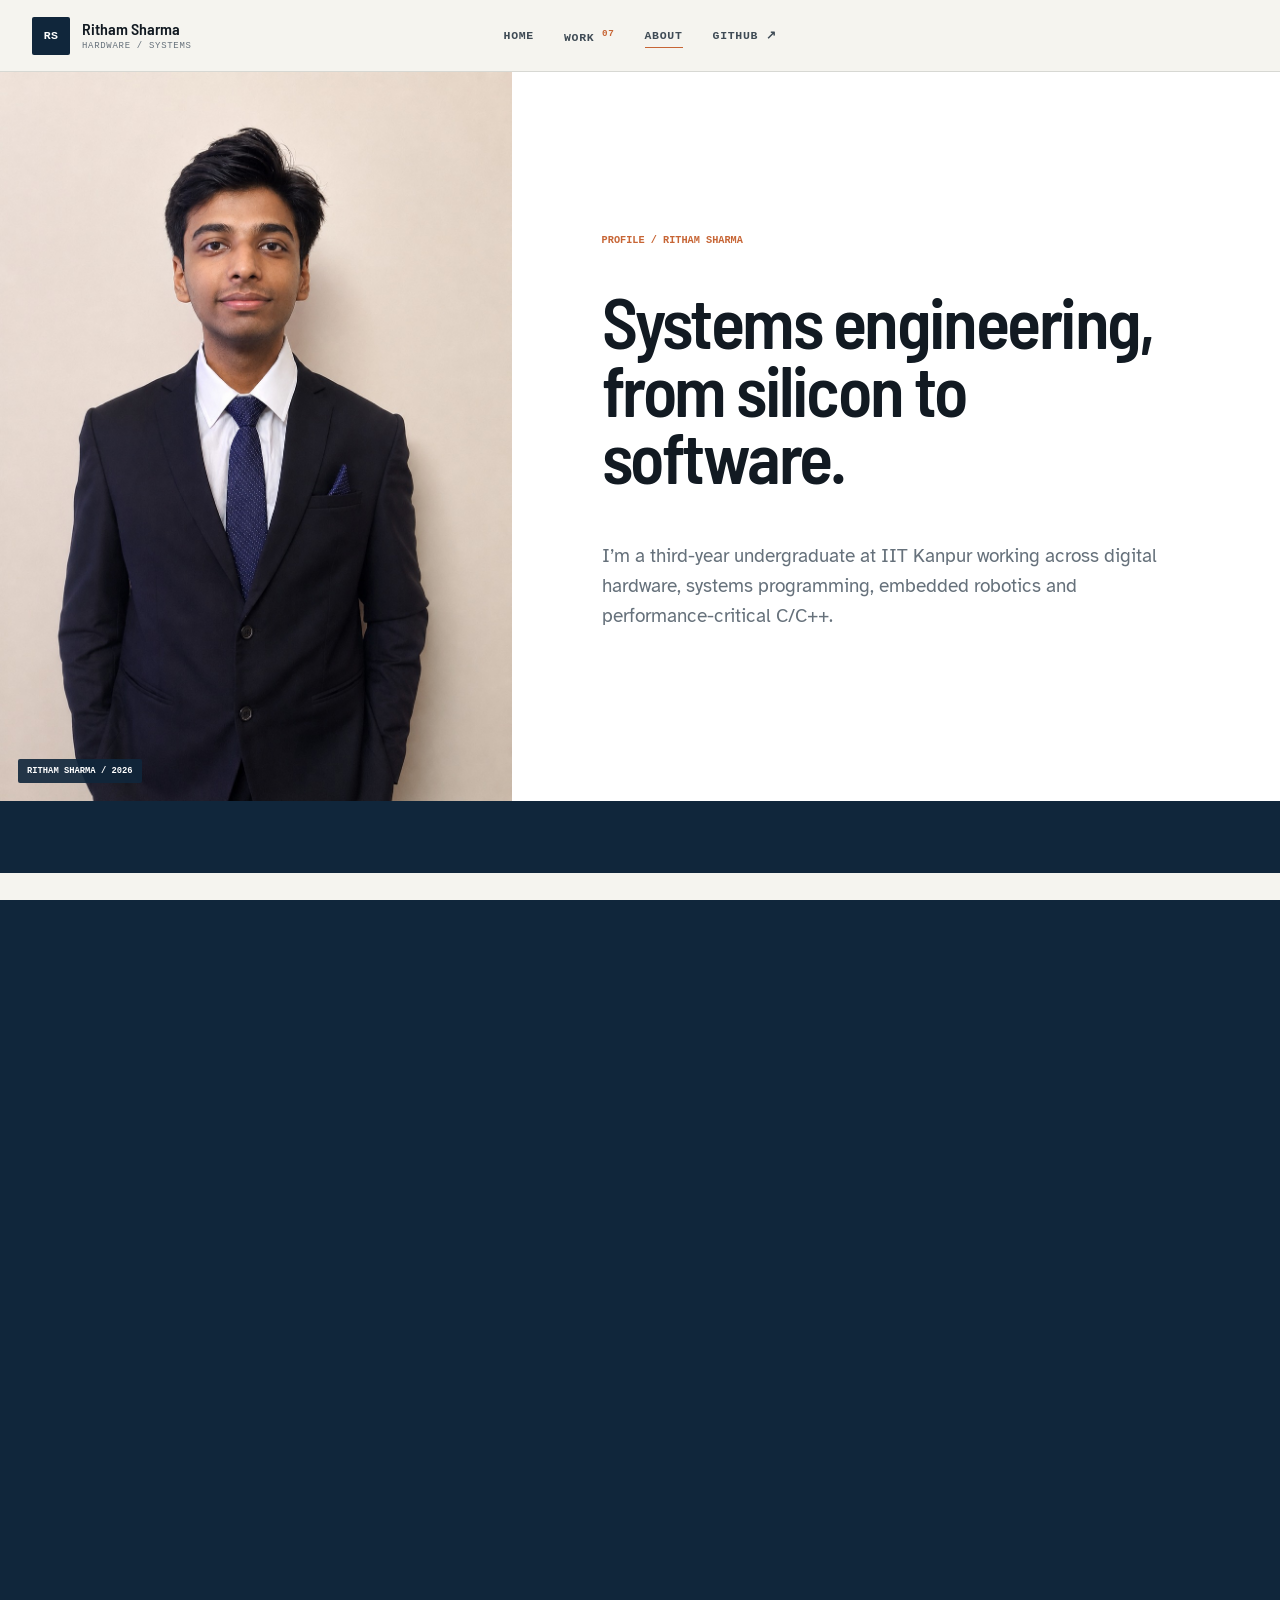
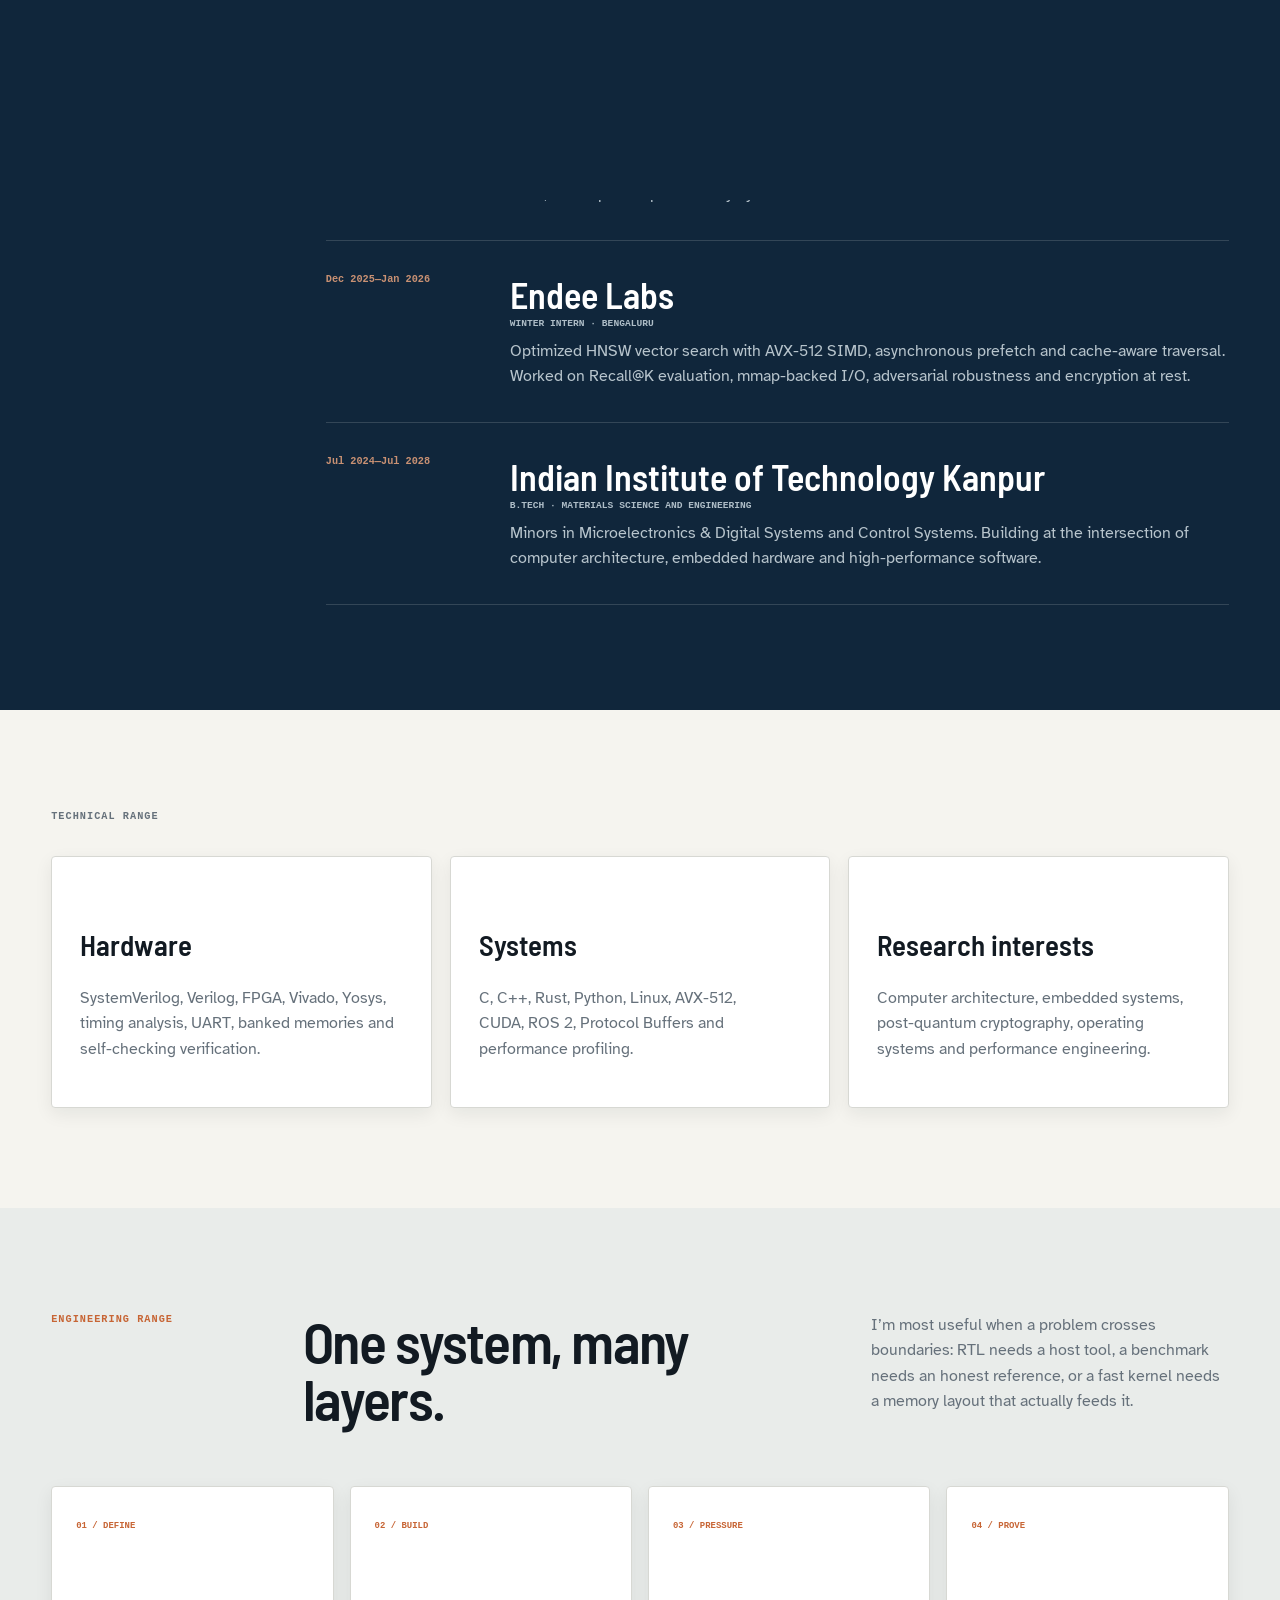
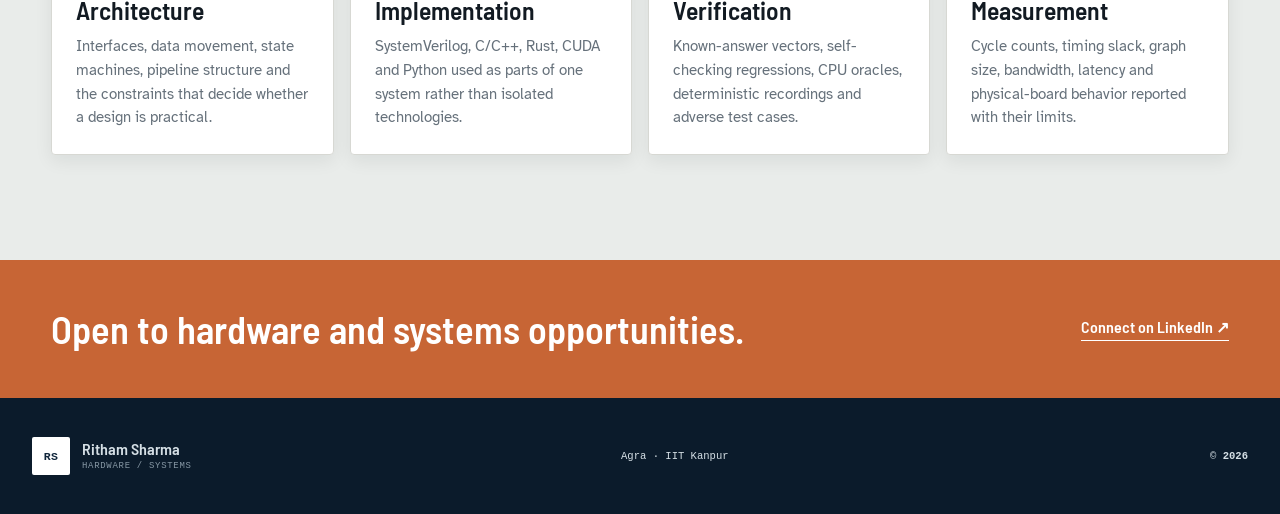
==== about.html @ b9c78356 "Launch hardware and systems portfolio" ====
<!doctype html>
<html lang="en">
<head>
  <meta charset="utf-8">
  <meta name="viewport" content="width=device-width,initial-scale=1">
  <meta name="description" content="About Ritham Sharma — IIT Kanpur undergraduate working across hardware architecture, embedded systems and performance-critical software.">
  <meta name="theme-color" content="#f5f4ef">
  <title>About — Ritham Sharma</title>
  <script>document.documentElement.classList.add('js')</script>
  <link rel="preconnect" href="https://fonts.googleapis.com">
  <link rel="preconnect" href="https://fonts.gstatic.com" crossorigin>
  <link href="https://fonts.googleapis.com/css2?family=Atkinson+Hyperlegible:wght@400;700&family=Barlow+Semi+Condensed:wght@400;500;600;700;800&display=swap" rel="stylesheet">
  <link rel="icon" href="assets/favicon.svg" type="image/svg+xml">
  <link rel="stylesheet" href="styles.css">
</head>
<body data-page="about">
<div class="page-wipe" aria-hidden="true"></div><div class="progress" aria-hidden="true"></div><a class="skip" href="#main">Skip to content</a>
<header class="header">
  <a class="logo" href="index.html"><b>RS</b><span>Ritham Sharma<small>Hardware / systems</small></span></a>
  <nav id="site-nav"><a href="index.html">Home</a><a href="work.html">Work <sup>07</sup></a><a class="current" href="about.html">About</a><a href="https://github.com/RithamSharma" target="_blank" rel="noreferrer">GitHub ↗</a></nav>
  <button class="menu" type="button" aria-expanded="false" aria-controls="site-nav">Menu</button>
</header>
<main id="main">
  <section class="about-hero">
    <figure><img src="assets/ritham-portrait.jpeg" alt="Ritham Sharma wearing a dark suit" width="1051" height="1496"></figure>
    <div><p>Profile / Ritham Sharma</p><h1 data-split>Systems engineering,<br>from silicon to software.</h1><p>I’m a third-year undergraduate at IIT Kanpur working across digital hardware, systems programming, embedded robotics and performance-critical C/C++.</p></div>
  </section>
  <dl class="about-facts">
    <div><dt>IIT Kanpur</dt><dd>B.Tech · 2024—28</dd></div>
    <div><dt>2 minors</dt><dd>Digital systems + control</dd></div>
    <div><dt>1692</dt><dd>Codeforces Expert · max</dd></div>
    <div><dt>2 internships</dt><dd>Systems engineering</dd></div>
  </dl>
  <section class="bio wrap">
    <p class="section-name">Profile</p>
    <div><p class="big-copy">I’m interested in what happens beneath the abstraction layer—when software meets timing, memory traffic, physical resources and real hardware.</p><div class="bio-columns"><p>My work spans SystemVerilog RTL, FPGA implementation, high-performance C/C++, CUDA, Rust and Python. I enjoy carrying an idea from architecture through verification, benchmarking and reproducible evidence.</p><p>Alongside a B.Tech in Materials Science and Engineering, I’m pursuing minors in Microelectronics &amp; Digital Systems and Control Systems. My current interests include operating systems, embedded/ROS 2 systems and low-latency computing.</p></div></div>
  </section>
  <section class="experience-block">
    <div class="wrap"><p class="section-name">Experience &amp; education</p><div class="timeline">
      <article><time>May—Jun 2026</time><div><h2>Eldor</h2><h3>System Software Engineer Intern · Remote</h3><p>Designed a versioned, traceable event architecture for distributed AI agents. Evaluated five serialization formats, migrated the critical path from JSON to Protocol Buffers, reduced payload size by 54%, and improved p99 latency by 4×.</p></div></article>
      <article><time>Dec 2025—Jan 2026</time><div><h2>Endee Labs</h2><h3>Winter Intern · Bengaluru</h3><p>Optimized HNSW vector search with AVX-512 SIMD, asynchronous prefetch and cache-aware traversal. Worked on Recall@K evaluation, mmap-backed I/O, adversarial robustness and encryption at rest.</p></div></article>
      <article><time>Jul 2024—Jul 2028</time><div><h2>Indian Institute of Technology Kanpur</h2><h3>B.Tech · Materials Science and Engineering</h3><p>Minors in Microelectronics &amp; Digital Systems and Control Systems. Building at the intersection of computer architecture, embedded hardware and high-performance software.</p></div></article>
    </div></div>
  </section>
  <section class="capabilities wrap">
    <p class="section-name">Technical range</p>
    <div>
      <article><h2>Hardware</h2><p>SystemVerilog, Verilog, FPGA, Vivado, Yosys, timing analysis, UART, banked memories and self-checking verification.</p></article>
      <article><h2>Systems</h2><p>C, C++, Rust, Python, Linux, AVX-512, CUDA, ROS 2, Protocol Buffers and performance profiling.</p></article>
      <article><h2>Research interests</h2><p>Computer architecture, embedded systems, post-quantum cryptography, operating systems and performance engineering.</p></article>
    </div>
  </section>
  <section class="contact-band"><p>Open to hardware and systems opportunities.</p><a href="https://www.linkedin.com/in/ritham-sharma123/" target="_blank" rel="noreferrer">Connect on LinkedIn <span>↗</span></a></section>
</main>
<footer><a class="logo" href="index.html"><b>RS</b><span>Ritham Sharma<small>Hardware / systems</small></span></a><span>Agra · IIT Kanpur</span><span>© <b class="year">2026</b></span></footer>
<script src="app.js"></script>
</body>
</html>
---- styles.css ----
:root {
  --bg: #f5f4ef;
  --surface: #fff;
  --surface-2: #ecebe5;
  --ink: #121a22;
  --navy: #10263b;
  --muted: #66717b;
  --line: #d7d8d3;
  --line-dark: #334657;
  --accent: #c76535;
  --accent-soft: #ead2c4;
  --sage: #a9bbb1;
  --blue: #285b8f;
  --orange: #c76535;
  --mint: #8eaaa0;
  --violet: #6e6c8f;
  --acid: #d9e2d9;
  --paper: var(--bg);
  --white: var(--surface);
  --body: "Atkinson Hyperlegible", -apple-system, BlinkMacSystemFont, "Segoe UI", sans-serif;
  --display: "Barlow Semi Condensed", "Arial Narrow", sans-serif;
  --mono: "SFMono-Regular", Consolas, "Liberation Mono", monospace;
  --shadow-sm: 0 6px 18px rgba(18, 26, 34, .07);
  --shadow-md: 0 18px 45px rgba(18, 26, 34, .11);
  --shadow-lg: 0 30px 80px rgba(18, 26, 34, .15);
  --ease: cubic-bezier(.22, 1, .36, 1);
  --page-gutter: clamp(24px, 4vw, 96px);
}

* { box-sizing: border-box; }
html { scroll-behavior: smooth; overflow-x: hidden; }
body { margin: 0; color: var(--ink); background: var(--bg); font-family: var(--body); line-height: 1.6; text-rendering: optimizeLegibility; }
::selection { color: #fff; background: var(--accent); }
a { color: inherit; text-decoration: none; }
img { display: block; max-width: 100%; }
button { color: inherit; font: inherit; }
p { text-wrap: pretty; }
.wrap { width: calc(100% - (var(--page-gutter) * 2)); margin-inline: auto; }
.skip { position: fixed; z-index: 200; left: 16px; top: 12px; padding: 10px 14px; background: var(--surface); border: 1px solid var(--ink); transform: translateY(-160%); }
.skip:focus { transform: none; }
:focus-visible { outline: 3px solid var(--accent); outline-offset: 4px; }

.progress { position: fixed; z-index: 100; inset: 0 auto auto 0; width: 100%; height: 2px; background: var(--accent); transform: scaleX(0); transform-origin: left; }
.page-wipe { position: fixed; z-index: 150; inset: 0; background: var(--navy); transform: translateY(100%); pointer-events: none; }
.page-wipe.leave { animation: page-leave .45s both var(--ease); }
@keyframes page-leave { to { transform: translateY(0); } }

/* Header */
.header { position: sticky; z-index: 80; top: 0; height: 72px; display: grid; grid-template-columns: 1fr auto 1fr; align-items: center; padding: 0 32px; background: rgba(245, 244, 239, .96); border-bottom: 1px solid var(--line); backdrop-filter: blur(14px); }
.logo { display: flex; align-items: center; gap: 12px; width: max-content; font: 600 1rem/1 var(--display); }
.logo b { display: grid; place-items: center; width: 38px; height: 38px; color: #fff; background: var(--navy); border-radius: 2px; font: 700 .72rem var(--mono); letter-spacing: .04em; }
.logo span { display: grid; gap: 4px; }
.logo small { color: var(--muted); font: 500 .56rem var(--mono); letter-spacing: .08em; text-transform: uppercase; }
.header nav { display: flex; align-items: center; gap: 30px; justify-self: center; color: #3f4b55; font: 600 .72rem var(--mono); letter-spacing: .06em; text-transform: uppercase; }
.header nav a { position: relative; padding: 8px 0; }
.header nav a::after { content: ""; position: absolute; left: 0; right: 100%; bottom: 2px; height: 1px; background: var(--accent); transition: right .25s var(--ease); }
.header nav a:hover::after, .header nav a.current::after { right: 0; }
.header nav sup { color: var(--accent); font-size: .58rem; }
.menu { display: none; justify-self: end; padding: 8px 12px; background: transparent; border: 1px solid var(--line); border-radius: 3px; font: 600 .7rem var(--mono); text-transform: uppercase; }
.dark-head { color: #fff; background: rgba(16, 38, 59, .97); border-color: rgba(255,255,255,.12); }
.dark-head nav { color: #d7dfe5; }
.dark-head .logo b { color: var(--navy); background: #fff; }
.dark-head .logo small { color: #abb8c2; }

/* Shared controls */
.section-name, .kicker { margin: 0; color: var(--accent); font: 700 .64rem var(--mono); letter-spacing: .1em; text-transform: uppercase; }
.action { display: inline-flex; align-items: center; justify-content: space-between; gap: 24px; min-height: 48px; padding: 0 18px; border: 1px solid currentColor; border-radius: 3px; font: 700 .68rem var(--mono); letter-spacing: .05em; text-transform: uppercase; transition: transform .2s var(--ease), box-shadow .2s var(--ease), background .2s; }
.action:hover { transform: translateY(-2px); box-shadow: var(--shadow-sm); }
.action.light { color: var(--navy); background: #fff; border-color: #fff; }
.action.dark { color: #fff; background: var(--navy); border-color: var(--navy); }
.text-action { padding-bottom: 3px; border-bottom: 1px solid currentColor; font: 600 .68rem var(--mono); letter-spacing: .05em; text-transform: uppercase; }

/* Home hero */
.home-hero { width: 100%; min-height: calc(100svh - 72px); display: grid; grid-template-columns: minmax(0, 1.08fr) minmax(420px, .92fr); grid-template-rows: 1fr auto; background: var(--navy); color: #fff; }
.hero-copy { display: flex; min-height: 650px; flex-direction: column; justify-content: space-between; padding: clamp(48px, 7vh, 80px) var(--page-gutter) 48px; }
.eyebrow { display: flex; align-items: center; gap: 10px; color: #bdc9d1; font: 600 .67rem var(--mono); letter-spacing: .08em; text-transform: uppercase; }
.status-dot { width: 7px; height: 7px; border-radius: 50%; background: var(--accent); }
.hero-copy h1, .page-hero h1, .case-hero h1, .about-hero h1 { margin: 48px 0; font: 600 clamp(3.5rem, 6.4vw, 6.6rem)/.96 var(--display); letter-spacing: -.035em; }
.hero-bottom { display: grid; grid-template-columns: minmax(260px, 570px) auto; align-items: end; gap: 40px; }
.hero-deck { margin: 0; color: #c7d2da; font-size: clamp(1.05rem, 1.35vw, 1.3rem); line-height: 1.55; }
.hero-actions { display: flex; flex-direction: column; align-items: flex-start; gap: 18px; }
.portrait { position: relative; min-width: 0; min-height: 650px; margin: 0; overflow: hidden; background: #e8dfd7; }
.portrait img { position: absolute; inset: 0; width: 100%; height: 100%; object-fit: cover; object-position: center 18%; filter: saturate(.94) contrast(1.01); transition: transform .6s var(--ease); }
.portrait:hover img { transform: scale(1.018); }
.portrait-grid, .scope-line { display: none; }
.portrait figcaption { position: absolute; left: 20px; right: 20px; bottom: 20px; display: flex; justify-content: space-between; gap: 16px; padding: 12px 14px; color: var(--navy); background: rgba(255,255,255,.94); border: 1px solid rgba(16,38,59,.15); border-radius: 3px; box-shadow: var(--shadow-sm); font: 600 .62rem var(--mono); text-transform: uppercase; }
.portrait figcaption i { margin-right: 8px; color: var(--accent); font-style: normal; }
.hero-stats { grid-column: 1/-1; display: grid; grid-template-columns: repeat(4, 1fr); margin: 0; color: var(--ink); background: var(--surface); border: 1px solid var(--line); border-width: 1px 0; }
.hero-stats div { padding: 18px clamp(20px, 3vw, 44px); border-right: 1px solid var(--line); }
.hero-stats div:last-child { border: 0; }
.hero-stats dt { font: 600 1.35rem var(--display); }
.hero-stats dd { margin: 2px 0 0; color: var(--muted); font: 500 .59rem var(--mono); letter-spacing: .04em; text-transform: uppercase; }

/* Home content */
.manifesto { display: grid; grid-template-columns: .38fr 1.62fr; gap: 7vw; padding-block: 120px 88px; }
.manifesto h2, .practice h2, .home-profile h2, .bio .big-copy { max-width: 880px; margin: 0; font: 600 clamp(2.7rem, 4.7vw, 5rem)/1 var(--display); letter-spacing: -.035em; }
.manifesto > div > p { max-width: 700px; margin: 26px 0 0; color: var(--muted); font-size: 1.08rem; }

/* Interactive systems console */
.systems-console { padding-bottom: 120px; }
.console-head { display: grid; grid-template-columns: 1fr .75fr; align-items: end; gap: 8vw; margin-bottom: 30px; }
.console-head h2 { margin: 10px 0 0; font: 600 clamp(2.3rem, 4vw, 4rem)/1 var(--display); letter-spacing: -.03em; }
.console-head > p { margin: 0; color: var(--muted); }
.console-shell { display: grid; grid-template-columns: 210px 1fr; min-height: 470px; color: #edf2f5; background: var(--navy); border: 1px solid var(--navy); border-radius: 5px; box-shadow: var(--shadow-lg); overflow: hidden; }
.console-tabs { display: flex; flex-direction: column; border-right: 1px solid var(--line-dark); }
.console-tabs button { display: grid; grid-template-columns: 28px 1fr; gap: 8px; align-items: center; min-height: 68px; padding: 0 18px; color: #93a4b1; background: transparent; border: 0; border-bottom: 1px solid var(--line-dark); text-align: left; cursor: pointer; font: 600 .68rem var(--mono); text-transform: uppercase; transition: color .18s, background .18s; }
.console-tabs button span { opacity: .55; font-size: .56rem; }
.console-tabs button:hover, .console-tabs button.active { color: #fff; background: #1c3850; }
.console-view { display: grid; grid-template-rows: auto 1fr auto auto; min-width: 0; }
.console-toolbar { display: flex; justify-content: space-between; padding: 12px 16px; color: #9aabb6; border-bottom: 1px solid var(--line-dark); font: 600 .57rem var(--mono); text-transform: uppercase; letter-spacing: .06em; }
.console-toolbar span:first-child { display: flex; align-items: center; gap: 8px; }
.console-toolbar i { width: 6px; height: 6px; border-radius: 50%; background: var(--accent); }
#signal-canvas { display: block; width: 100%; height: 220px; }
.signal-flow { display: flex; align-items: center; justify-content: center; gap: 12px; padding: 18px; border-block: 1px solid var(--line-dark); overflow: auto; }
.signal-flow span { padding: 7px 10px; color: #d8e0e5; border: 1px solid #526778; border-radius: 2px; font: 600 .58rem var(--mono); text-transform: uppercase; white-space: nowrap; transition: background .2s, color .2s, transform .2s; }
.signal-flow span.pulse { color: var(--navy); background: #dbe3df; transform: translateY(-2px); }
.signal-flow b { color: var(--accent); font-weight: 400; }
.console-readout { display: grid; grid-template-columns: 1fr 1fr auto; align-items: center; gap: 20px; padding: 18px; }
.console-readout small { display: block; color: #8fa0ac; font: 600 .54rem var(--mono); text-transform: uppercase; }
.console-readout strong { font: 600 1.15rem var(--display); }
.console-readout a { padding: 10px 13px; color: var(--navy); background: #fff; border-radius: 2px; font: 600 .58rem var(--mono); text-transform: uppercase; transition: transform .2s var(--ease), background .2s; }
.console-readout a:hover { background: #e8ecea; transform: translateX(3px); }
.console-readout.swap > * { animation: readout .28s both var(--ease); }
@keyframes readout { from { opacity: 0; transform: translateY(6px); } }

/* Project ledger */
.project-ledger { width: calc(100% - (var(--page-gutter) * 2)); margin: 0 auto 120px; display: grid; gap: 26px; }
.ledger-project { --project: var(--blue); position: relative; display: grid; grid-template-columns: 62px minmax(280px, .78fr) minmax(420px, 1.22fr); gap: 36px; min-height: 620px; padding: 42px; background: var(--surface); border: 1px solid var(--line); border-top: 3px solid var(--project); border-radius: 5px; box-shadow: var(--shadow-sm); overflow: visible; transition: transform .28s var(--ease), box-shadow .28s var(--ease); }
.ledger-project:hover { transform: translateY(-3px); box-shadow: var(--shadow-md); }
.ledger-blue { --project: #426b8f; }
.ledger-orange { --project: #ad6949; }
.ledger-mint { --project: #6f9185; }
.ledger-violet { --project: #74738f; }
.project-number { color: var(--project); font: 600 1.35rem var(--display); }
.project-number span { display: block; color: var(--muted); font: 500 .55rem var(--mono); }
.project-copy { align-self: center; }
.project-copy h3 { margin: 8px 0 0; font: 600 clamp(2.6rem, 4.2vw, 4.5rem)/.96 var(--display); letter-spacing: -.035em; }
.project-copy > p:not(.kicker) { max-width: 540px; margin: 22px 0; color: var(--muted); font-size: 1.03rem; }
.project-copy ul { display: grid; grid-template-columns: repeat(3, 1fr); margin: 26px 0 0; padding: 0; list-style: none; border-block: 1px solid var(--line); }
.project-copy li { padding: 10px 8px 10px 0; color: #44515b; border-right: 1px solid var(--line); font: 600 .58rem var(--mono); text-transform: uppercase; }
.project-copy li + li { padding-left: 8px; }
.project-copy li:last-child { border: 0; }
.project-copy > a { display: inline-flex; gap: 26px; align-items: center; margin-top: 30px; padding-bottom: 3px; border-bottom: 1px solid var(--ink); font: 600 .65rem var(--mono); text-transform: uppercase; }
.project-copy > a span { transition: transform .2s var(--ease); }
.project-copy > a:hover span { transform: translateX(5px); }
.artifact-window { position: sticky; top: 94px; align-self: center; justify-self: end; width: min(760px, 100%); height: 520px; padding-top: 32px; background: #e6e9e9; border: 1px solid #bfc6c7; border-radius: 4px; box-shadow: var(--shadow-md); overflow: hidden; transition: transform .35s var(--ease), box-shadow .35s var(--ease); }
.artifact-window:hover { transform: translateY(-3px); box-shadow: var(--shadow-lg); }
.artifact-window.wide { height: auto; }
.artifact-window img { width: 100%; height: 100%; object-fit: contain; padding: 18px; transition: transform .45s var(--ease); }
.artifact-window.wide img { height: auto; min-height: 330px; padding: 0; object-fit: cover; }
.window-bar { position: absolute; inset: 0 0 auto; height: 32px; display: flex; align-items: center; justify-content: space-between; padding: 0 11px; color: #4d5b65; background: #fff; border-bottom: 1px solid #cfd5d6; font: 600 .54rem var(--mono); text-transform: uppercase; }
.window-bar i, .window-bar i::before, .window-bar i::after { display: block; width: 6px; height: 6px; border-radius: 50%; background: #aeb6b9; }
.window-bar i { position: relative; margin-right: 19px; }
.window-bar i::before, .window-bar i::after { content: ""; position: absolute; }
.window-bar i::before { left: 10px; }
.window-bar i::after { left: 20px; }
.artifact-window em { position: absolute; right: 10px; bottom: 10px; padding: 6px 9px; color: #fff; background: rgba(16,38,59,.9); border-radius: 2px; font: normal 600 .54rem var(--mono); text-transform: uppercase; }
.kinetic-strip { overflow: hidden; padding: 12px 0; color: #52606a; background: var(--surface-2); border-block: 1px solid var(--line); font: 600 .64rem var(--mono); letter-spacing: .08em; white-space: nowrap; }
.kinetic-strip > div { display: flex; width: max-content; gap: 28px; animation: marquee 28s linear infinite; }
.kinetic-strip i { color: var(--accent); font-size: .65em; }
@keyframes marquee { to { transform: translateX(-50%); } }
.chapter-nav, .case-toc { display: none; }

/* Practice and profile */
.practice { padding: 110px 0; color: #fff; background: var(--navy); }
.practice-head { display: grid; grid-template-columns: .38fr 1.62fr; gap: 7vw; }
.practice .section-name { color: #c99173; }
.practice h2 { font-size: clamp(2.6rem, 4.4vw, 4.6rem); }
.practice-steps { display: grid; grid-template-columns: repeat(4, 1fr); margin-top: 72px; padding: 0; list-style: none; border-top: 1px solid var(--line-dark); }
.practice-steps li { padding: 24px 24px 10px 0; border-right: 1px solid var(--line-dark); }
.practice-steps li + li { padding-left: 24px; }
.practice-steps li:last-child { border: 0; }
.practice-steps span { color: #c99173; font: 600 .58rem var(--mono); }
.practice-steps h3 { margin: 42px 0 10px; font: 600 1.5rem var(--display); }
.practice-steps p { margin: 0; color: #b8c4cc; font-size: .92rem; }
.home-profile { display: grid; grid-template-columns: .38fr 1.62fr; gap: 7vw; padding-block: 120px; }
.profile-mark { display: grid; place-items: center; width: 110px; aspect-ratio: 1; color: #fff; background: var(--navy); border-radius: 3px; box-shadow: var(--shadow-md); font: 600 1.7rem var(--mono); }
.home-profile h2 { max-width: 850px; font-size: clamp(2.5rem, 4.2vw, 4.4rem); }
.home-profile > div:last-child > p:not(.section-name) { max-width: 730px; margin: 26px 0; color: var(--muted); font-size: 1.08rem; }
.contact-band { display: flex; align-items: center; justify-content: space-between; gap: 30px; padding: 50px var(--page-gutter); color: #fff; background: var(--accent); }
.contact-band p { margin: 0; font: 600 clamp(1.8rem, 3vw, 3rem)/1 var(--display); }
.contact-band a { padding-bottom: 3px; border-bottom: 1px solid currentColor; font: 600 1rem var(--display); }
footer { display: grid; grid-template-columns: 1fr 1fr auto; align-items: center; gap: 28px; min-height: 116px; padding: 24px 32px; color: #d5dfe5; background: #0b1b2b; font: 500 .66rem var(--mono); }
footer .logo b { color: var(--navy); background: #fff; }
footer .logo small { color: #8798a5; }

/* Work index */
.page-hero { min-height: 520px; padding: 80px var(--page-gutter); color: #fff; background: var(--navy); }
.page-hero > p { margin: 0; color: #c99173; font: 600 .65rem var(--mono); letter-spacing: .1em; text-transform: uppercase; }
.page-hero h1 { max-width: 980px; margin: 42px 0; font-size: clamp(3.4rem, 6vw, 6rem); }
.page-hero > div { display: flex; gap: 8px; flex-wrap: wrap; }
.page-hero > div span { padding: 7px 10px; color: #dce4e9; border: 1px solid var(--line-dark); border-radius: 2px; font: 600 .58rem var(--mono); text-transform: uppercase; }
.work-index { padding-block: 80px; }
.work-row { display: grid; grid-template-columns: 1.08fr .92fr; min-height: 560px; margin-bottom: 28px; background: var(--surface); border: 1px solid var(--line); border-radius: 5px; box-shadow: var(--shadow-sm); overflow: hidden; transition: transform .28s var(--ease), box-shadow .28s var(--ease); }
.work-row.reverse { grid-template-columns: .92fr 1.08fr; }
.work-row.reverse figure { order: 2; }
.work-row:hover { transform: translateY(-3px); box-shadow: var(--shadow-md); }
.work-row figure { position: relative; min-height: 500px; margin: 0; background: #e7eaeb; border-right: 1px solid var(--line); overflow: hidden; }
.work-row.reverse figure { border: 0; border-left: 1px solid var(--line); }
.work-row figure::after { content: "Project artifact"; position: absolute; left: 14px; top: 14px; padding: 6px 8px; color: #fff; background: rgba(16,38,59,.88); border-radius: 2px; font: 600 .53rem var(--mono); text-transform: uppercase; }
.work-row figure img { width: 100%; height: 100%; object-fit: contain; padding: 5%; transition: transform .5s var(--ease); }
.work-row:hover figure img { transform: scale(1.015); }
.work-row > div { display: flex; flex-direction: column; justify-content: center; padding: clamp(36px, 5vw, 70px); }
.work-row > div > p:first-child { color: var(--accent); font: 600 .61rem var(--mono); text-transform: uppercase; }
.work-row h2 { margin: 5px 0 0; font: 600 clamp(2.6rem, 4.6vw, 4.6rem)/.98 var(--display); letter-spacing: -.03em; }
.work-row > div > p { color: var(--muted); font-size: 1.02rem; }
.work-row > div > span { width: max-content; margin-top: 24px; padding-bottom: 3px; border-bottom: 1px solid var(--accent); font: 600 .62rem var(--mono); text-transform: uppercase; }
.work-specs { display: grid; grid-template-columns: repeat(3, 1fr); margin: 22px 0 0; border-block: 1px solid var(--line); }
.work-specs div { padding: 10px 8px 10px 0; border-right: 1px solid var(--line); }
.work-specs div + div { padding-left: 10px; }
.work-specs div:last-child { border: 0; }
.work-specs dt { font: 600 1.2rem var(--display); }
.work-specs dd { margin: 0; color: var(--muted); font: 500 .53rem var(--mono); text-transform: uppercase; }
.other-work { padding-bottom: 110px; }
.other-work > .section-name { margin-bottom: 20px; }
.other-work > a { display: grid; grid-template-columns: 1fr 1fr; gap: 30px; padding: 22px 0; border-bottom: 1px solid var(--line); }
.other-work > a:hover b { color: var(--accent); }

/* About */
.about-hero { display: grid; grid-template-columns: .8fr 1.2fr; min-height: 680px; background: var(--surface); }
.about-hero figure { position: relative; min-height: 680px; margin: 0; background: #ece2db; overflow: hidden; }
.about-hero figure::after { content: "Ritham Sharma / 2026"; position: absolute; left: 18px; bottom: 18px; padding: 7px 9px; color: #fff; background: rgba(16,38,59,.9); border-radius: 2px; font: 600 .55rem var(--mono); text-transform: uppercase; }
.about-hero figure img { width: 100%; height: 100%; object-fit: cover; object-position: center 18%; }
.about-hero > div { display: flex; flex-direction: column; justify-content: center; padding: clamp(48px, 7vw, 100px); }
.about-hero > div > p:first-child { color: var(--accent); font: 600 .64rem var(--mono); text-transform: uppercase; }
.about-hero > div > p:last-child { max-width: 660px; color: var(--muted); font-size: 1.16rem; }
.about-hero h1 { margin: 32px 0; font-size: clamp(3.2rem, 5.5vw, 5.7rem); }
.about-facts { display: grid; grid-template-columns: repeat(4, 1fr); margin: 0; background: var(--navy); color: #fff; }
.about-facts div { padding: 18px 3vw; border-right: 1px solid var(--line-dark); }
.about-facts div:last-child { border: 0; }
.about-facts dt { font: 600 1.25rem var(--display); }
.about-facts dd { margin: 2px 0 0; color: #9dafbb; font: 500 .55rem var(--mono); text-transform: uppercase; }
.bio { display: grid; grid-template-columns: .34fr 1.66fr; gap: 7vw; padding-block: 110px; }
.bio .big-copy { font-size: clamp(2.5rem, 4.4vw, 4.5rem); }
.bio-columns { display: grid; grid-template-columns: 1fr 1fr; gap: 42px; margin-top: 44px; color: var(--muted); font-size: 1.03rem; }
.experience-block { padding-block: 105px; color: #fff; background: var(--navy); }
.experience-block > .wrap { display: grid; grid-template-columns: .34fr 1.66fr; gap: 7vw; }
.experience-block .section-name { color: #c99173; }
.timeline article { display: grid; grid-template-columns: 150px 1fr; gap: 34px; padding: 32px 0; border-top: 1px solid var(--line-dark); }
.timeline article:last-child { border-bottom: 1px solid var(--line-dark); }
.timeline time { color: #c99173; font: 600 .64rem var(--mono); }
.timeline h2 { margin: 0; font: 600 2.25rem var(--display); }
.timeline h3 { margin: 2px 0 10px; color: #aebdc7; font: 600 .6rem var(--mono); text-transform: uppercase; }
.timeline p { max-width: 760px; margin: 0; color: #b7c4cc; }
.capabilities { padding-block: 100px; }
.capabilities > div { display: grid; grid-template-columns: repeat(3, 1fr); gap: 18px; margin-top: 34px; }
.capabilities article { min-height: 240px; padding: 28px; background: var(--surface); border: 1px solid var(--line); border-radius: 4px; box-shadow: var(--shadow-sm); transition: transform .24s var(--ease), box-shadow .24s var(--ease); }
.capabilities article:hover { transform: translateY(-3px); box-shadow: var(--shadow-md); }
.capabilities h2 { margin-top: 42px; font: 600 1.8rem var(--display); }
.capabilities p { color: var(--muted); }
.about-lab { padding: 105px 0; background: #e9ecea; }
.about-lab .deep-intro { grid-template-columns: .34fr 1fr .75fr; }
.range-grid { display: grid; grid-template-columns: repeat(4, 1fr); gap: 16px; margin-top: 58px; }
.range-grid article { min-height: 250px; padding: 24px; background: var(--surface); border: 1px solid var(--line); border-radius: 4px; box-shadow: var(--shadow-sm); }
.range-grid span { color: var(--accent); font: 600 .56rem var(--mono); }
.range-grid h3 { margin: 58px 0 10px; font: 600 1.6rem var(--display); }
.range-grid p { margin: 0; color: var(--muted); font-size: .92rem; }

/* Case studies */
.case-hero { --project: var(--blue); position: relative; min-height: 640px; display: grid; grid-template-columns: 1.22fr .78fr; align-items: center; gap: 7vw; padding: 72px var(--page-gutter); color: #fff; background: var(--navy); overflow: hidden; }
.case-blue { --project: #6f9cc4; }
.case-orange { --project: #d29272; }
.case-mint { --project: #8eb3a6; }
.case-violet { --project: #9b9ab5; }
.case-hero::before { content: attr(data-index); position: absolute; right: 3vw; top: 50%; color: rgba(255,255,255,.035); font: 600 min(34vw, 470px)/.8 var(--display); transform: translateY(-50%); pointer-events: none; }
.case-hero::after { content: "Project dossier / architecture + evidence"; position: absolute; right: var(--page-gutter); top: 28px; color: #8fa1ad; font: 600 .54rem var(--mono); letter-spacing: .08em; text-transform: uppercase; }
.case-hero > div, .case-hero dl { position: relative; z-index: 2; }
.back { padding-bottom: 2px; color: #b9c6ce; border-bottom: 1px solid #657988; font: 600 .59rem var(--mono); text-transform: uppercase; }
.case-hero > div > p { margin: 28px 0 8px; color: var(--project); font: 600 .62rem var(--mono); text-transform: uppercase; }
.case-hero h1 { margin: 18px 0 26px; font-size: clamp(3.8rem, 7.3vw, 7.2rem); }
.case-summary { display: grid; grid-template-columns: 100px minmax(260px, 620px); gap: 8px 22px; max-width: 760px; padding-top: 16px; border-top: 1px solid var(--line-dark); }
.case-summary span, .case-summary small { color: #90a1ad; font: 600 .54rem var(--mono); text-transform: uppercase; }
.case-summary p { grid-row: span 2; margin: 0; color: #c7d2d9; font-size: 1.04rem; line-height: 1.5; }
.case-hero dl { margin: 0; padding: 18px 22px; background: rgba(255,255,255,.045); border: 1px solid var(--line-dark); border-radius: 4px; box-shadow: var(--shadow-md); }
.case-hero dl > div { display: grid; grid-template-columns: 1fr 1fr; align-items: end; gap: 14px; padding: 17px 0; border-bottom: 1px solid var(--line-dark); }
.case-hero dl > div:last-child { border: 0; }
.case-hero dt { font: 600 clamp(2rem, 3vw, 3rem)/1 var(--display); }
.case-hero dd { margin: 0; color: #a8b6c0; font: 500 .56rem var(--mono); text-transform: uppercase; }
.artifact-stage { position: relative; min-height: auto; display: grid; grid-template-columns: minmax(280px, .62fr) minmax(500px, 1.38fr); align-items: center; gap: 6vw; padding: 100px var(--page-gutter); background: #e8ebe9; overflow: hidden; }
.chart-stage { background: #eee8e2; }
.report-stage { background: #e7ebe8; }
.artifact-context { position: relative; z-index: 2; max-width: 460px; }
.artifact-context > span { color: var(--accent); font: 600 .57rem var(--mono); letter-spacing: .08em; text-transform: uppercase; }
.artifact-context h2 { margin: 18px 0; font: 600 clamp(2.6rem, 4.2vw, 4.4rem)/.98 var(--display); letter-spacing: -.03em; }
.artifact-context > p { color: var(--muted); }
.artifact-context ul { display: flex; flex-wrap: wrap; gap: 7px; margin: 24px 0 32px; padding: 0; list-style: none; }
.artifact-context li { padding: 6px 9px; color: #51606a; background: rgba(255,255,255,.65); border: 1px solid #cbd1cf; border-radius: 2px; font: 600 .53rem var(--mono); text-transform: uppercase; }
.artifact-open { padding: 11px 14px; color: #fff; background: var(--navy); border: 1px solid var(--navy); border-radius: 3px; cursor: pointer; font: 600 .59rem var(--mono); text-transform: uppercase; transition: transform .2s, box-shadow .2s; }
.artifact-open:hover { transform: translateY(-2px); box-shadow: var(--shadow-sm); }
.artifact-stage figure { position: relative; z-index: 2; justify-self: end; width: min(1000px, 100%); height: 650px; margin: 0; padding-top: 32px; background: #fff; border: 1px solid #c5ccca; border-radius: 4px; box-shadow: var(--shadow-lg); overflow: hidden; cursor: zoom-in; transition: transform .3s var(--ease), box-shadow .3s var(--ease); }
.artifact-stage figure:hover { transform: translateY(-3px); box-shadow: 0 36px 90px rgba(18,26,34,.18); }
.artifact-stage figure::before { content: "Project evidence"; position: absolute; inset: 0 0 auto; height: 32px; display: flex; align-items: center; padding: 0 11px; color: #56636b; border-bottom: 1px solid #d6dcda; font: 600 .53rem var(--mono); text-transform: uppercase; }
.artifact-stage figure img { width: 100%; height: calc(100% - 38px); object-fit: contain; padding: 18px; }
.artifact-stage figcaption { padding: 8px 12px; color: var(--muted); font: 500 .57rem var(--mono); }
.dashboard-stage figure, .chart-stage figure { height: auto; }
.dashboard-stage figure img, .chart-stage figure img { height: auto; padding: 0; }
.artifact-stage > p { display: none; }
.case-body { display: grid; grid-template-columns: .3fr 1.7fr; gap: 8vw; padding-block: 110px; }
.case-body aside { position: sticky; top: 100px; height: max-content; }
.case-body aside::before { content: "Stack / scope"; display: block; margin-bottom: 12px; color: var(--accent); font: 600 .54rem var(--mono); text-transform: uppercase; }
.case-body aside p { margin: 0; padding: 10px 0; color: #4b5963; border-top: 1px solid var(--line); font: 600 .59rem var(--mono); text-transform: uppercase; }
.case-body article { max-width: 820px; }
.case-body h2 { margin: 68px 0 18px; font: 600 clamp(2.4rem, 3.8vw, 3.8rem)/1 var(--display); letter-spacing: -.025em; }
.case-body h2:first-child { margin-top: 0; }
.big-copy { color: #25323c; font-size: clamp(1.45rem, 2.3vw, 2.15rem); line-height: 1.35; }
.case-body article > p:not(.big-copy), .case-body li { color: var(--muted); font-size: 1.04rem; }
.case-body ul { padding-left: 22px; }
.case-body li::marker { color: var(--accent); }
.metrics { display: grid; grid-template-columns: repeat(3, 1fr); gap: 12px; margin: 42px 0; }
.metrics > div { min-height: 115px; padding: 20px; background: var(--surface); border: 1px solid var(--line); border-top: 2px solid var(--accent); border-radius: 3px; box-shadow: var(--shadow-sm); }
.metrics strong { display: block; font: 600 2rem var(--display); }
.metrics span { color: var(--muted); font: 500 .55rem var(--mono); text-transform: uppercase; }

/* Case-study detail modules */
.deep-dive { padding: 110px 0; color: #fff; background: var(--navy); }
.deep-intro { display: grid; grid-template-columns: .34fr 1.28fr; gap: 7vw; }
.deep-intro h2 { max-width: 820px; margin: 0; font: 600 clamp(2.6rem, 4.5vw, 4.6rem)/1 var(--display); letter-spacing: -.03em; }
.deep-intro > p:last-child { margin: 0; color: var(--muted); }
.deep-dive .section-name { color: #c99173; }
.architecture-chain { display: grid; grid-template-columns: repeat(5, 1fr); margin: 70px 0 56px; padding: 0; list-style: none; border: 1px solid var(--line-dark); border-radius: 4px; overflow: hidden; }
.architecture-chain li { position: relative; min-height: 130px; padding: 20px; border-right: 1px solid var(--line-dark); background: #142d43; transition: background .2s; }
.architecture-chain li:last-child { border: 0; }
.architecture-chain li:hover { background: #1b3951; }
.architecture-chain li:not(:last-child)::after { content: "→"; position: absolute; right: -8px; top: 50%; z-index: 2; color: #c99173; transform: translateY(-50%); }
.architecture-chain span, .decision-grid span { color: #9dafba; font: 600 .53rem var(--mono); text-transform: uppercase; }
.architecture-chain b { display: block; margin-top: 38px; font: 600 1.15rem var(--display); }
.decision-grid { display: grid; grid-template-columns: repeat(3, 1fr); gap: 16px; }
.decision-grid article { min-height: 290px; padding: 24px; color: var(--ink); background: #fff; border: 1px solid #d8dfe2; border-radius: 4px; box-shadow: var(--shadow-sm); transition: transform .22s var(--ease), box-shadow .22s var(--ease); }
.decision-grid article:hover { transform: translateY(-3px); box-shadow: var(--shadow-md); }
.decision-grid span { color: var(--accent); }
.decision-grid h3 { margin: 50px 0 12px; font: 600 1.65rem/1.05 var(--display); }
.decision-grid p { margin: 0; color: var(--muted); font-size: .93rem; }
.proof-ledger { display: grid; grid-template-columns: .7fr 1.3fr; gap: 5vw; margin-top: 56px; padding: 30px; color: var(--ink); background: #e4e8e5; border-radius: 4px; }
.proof-ledger small { color: var(--accent); font: 600 .54rem var(--mono); text-transform: uppercase; }
.proof-ledger strong { display: block; margin-top: 8px; font: 600 1.85rem/1.05 var(--display); }
.proof-ledger ul { display: grid; grid-template-columns: 1fr 1fr; margin: 0; padding: 0; list-style: none; border-top: 1px solid #bdc7c3; }
.proof-ledger li { padding: 10px 8px 10px 0; color: #4e5b64; border-bottom: 1px solid #bdc7c3; font: 600 .59rem var(--mono); text-transform: uppercase; }
.next-project { display: flex; align-items: center; justify-content: space-between; gap: 30px; padding: 58px var(--page-gutter); color: #fff; background: #0b1b2b; border-top: 1px solid #263d50; }
.next-project span { color: #9dafba; font: 600 .58rem var(--mono); text-transform: uppercase; }
.next-project strong { font: 600 clamp(2.5rem, 4.6vw, 4.8rem) var(--display); transition: transform .22s; }
.next-project:hover strong { transform: translateX(6px); }

/* Lightbox and entrances */
.lightbox { position: fixed; z-index: 180; inset: 0; display: grid; place-items: center; padding: 6vh 5vw; background: rgba(8, 19, 29, .95); }
.lightbox[hidden] { display: none; }
.lightbox img { max-width: 92vw; max-height: 86vh; object-fit: contain; background: #fff; box-shadow: var(--shadow-lg); }
.lightbox button { position: absolute; right: 24px; top: 20px; padding: 9px 13px; color: #fff; background: transparent; border: 1px solid #71818c; border-radius: 3px; cursor: pointer; font: 600 .59rem var(--mono); text-transform: uppercase; }
.lightbox.open { animation: lightbox-in .2s both; }
@keyframes lightbox-in { from { opacity: 0; } }
.js [data-split] { opacity: 0; }
.js.ready [data-split] { opacity: 1; }
.split-word { display: inline-block; opacity: 0; transform: translateY(18px); }
.ready .split-word { animation: word-in .5s both var(--ease); animation-delay: calc(var(--i) * .035s + .04s); }
@keyframes word-in { to { opacity: 1; transform: none; } }
.reveal { opacity: 0; transform: translateY(18px); }
.reveal.visible { animation: reveal-in .55s both var(--ease); }
@keyframes reveal-in { to { opacity: 1; transform: none; } }

@media (max-width: 1000px) {
  .wrap, .project-ledger { width: calc(100% - 44px); }
  .home-hero { grid-template-columns: 1.05fr .95fr; }
  .hero-copy { padding-inline: 34px; }
  .hero-bottom { grid-template-columns: 1fr; }
  .hero-actions { flex-direction: row; align-items: center; }
  .manifesto, .practice-head, .home-profile, .bio, .experience-block > .wrap, .case-body { grid-template-columns: 1fr; }
  .console-head { grid-template-columns: 1fr; }
  .console-shell { grid-template-columns: 175px 1fr; }
  .ledger-project { grid-template-columns: 48px 1fr; min-height: auto; }
  .artifact-window { position: relative; top: auto; grid-column: 2; justify-self: stretch; width: 100%; height: 600px; }
  .practice-steps { grid-template-columns: 1fr 1fr; }
  .about-hero { grid-template-columns: 44% 56%; }
  .about-lab .deep-intro { grid-template-columns: 1fr; }
  .range-grid { grid-template-columns: 1fr 1fr; }
  .work-row, .work-row.reverse { grid-template-columns: 1fr; }
  .work-row.reverse figure { order: 0; }
  .work-row figure, .work-row.reverse figure { border: 0; border-bottom: 1px solid var(--line); }
  .case-hero { grid-template-columns: 1fr; min-height: auto; }
  .case-hero dl { display: grid; grid-template-columns: repeat(3, 1fr); }
  .case-hero dl > div { grid-template-columns: 1fr; padding: 12px; border: 0; border-right: 1px solid var(--line-dark); }
  .case-hero dl > div:last-child { border: 0; }
  .artifact-stage { grid-template-columns: 1fr; padding-block: 80px; }
  .artifact-context { max-width: 720px; }
  .artifact-stage figure { justify-self: center; width: min(820px, 100%); }
  .case-body aside { position: static; display: flex; gap: 8px; flex-wrap: wrap; }
  .case-body aside::before { width: 100%; }
  .case-body aside p { padding: 7px 9px; border: 1px solid var(--line); border-radius: 2px; }
  .deep-intro { grid-template-columns: 1fr; }
  .architecture-chain { grid-template-columns: repeat(3, 1fr); }
  .decision-grid { grid-template-columns: 1fr 1fr; }
  .decision-grid article:last-child { grid-column: 1/-1; }
}

@media (max-width: 680px) {
  .wrap, .project-ledger { width: calc(100% - 32px); }
  .header { height: 64px; grid-template-columns: 1fr auto; padding: 0 16px; }
  .header nav { position: fixed; inset: 64px 0 auto; display: none; padding: 14px 16px; color: var(--ink); background: var(--surface); border-bottom: 1px solid var(--line); box-shadow: var(--shadow-md); }
  .header nav.open { display: grid; gap: 2px; }
  .menu { display: block; }
  .home-hero { grid-template-columns: 1fr; grid-template-rows: auto auto auto; }
  .hero-copy { min-height: 590px; padding: 44px 20px; }
  .hero-copy h1, .page-hero h1, .case-hero h1, .about-hero h1 { font-size: clamp(3rem, 15vw, 4.4rem); }
  .hero-actions { flex-direction: column; }
  .portrait { min-height: 600px; }
  .hero-stats { grid-template-columns: 1fr 1fr; }
  .hero-stats div:nth-child(2) { border-right: 0; }
  .hero-stats div:nth-child(-n+2) { border-bottom: 1px solid var(--line); }
  .manifesto { padding-block: 80px 60px; }
  .manifesto h2, .practice h2, .home-profile h2, .bio .big-copy { font-size: 2.9rem; }
  .systems-console { width: 100%; padding-bottom: 80px; }
  .console-head { padding-inline: 16px; }
  .console-shell { display: block; border-radius: 0; box-shadow: none; }
  .console-tabs { display: grid; grid-template-columns: repeat(4, 1fr); border: 0; border-bottom: 1px solid var(--line-dark); }
  .console-tabs button { display: block; min-height: 58px; padding: 7px 4px; text-align: center; font-size: .54rem; border: 0; border-right: 1px solid var(--line-dark); }
  .console-tabs button span { display: block; margin-bottom: 3px; }
  #signal-canvas { height: 175px; }
  .signal-flow { justify-content: flex-start; padding: 14px; gap: 8px; }
  .console-readout { grid-template-columns: 1fr 1fr; }
  .console-readout a { grid-column: 1/-1; text-align: center; }
  .ledger-project { display: block; padding: 28px 20px; }
  .project-number { margin-bottom: 26px; }
  .project-copy h3 { font-size: 3.2rem; }
  .project-copy ul { grid-template-columns: 1fr; }
  .project-copy li, .project-copy li + li { padding: 8px 0; border: 0; border-bottom: 1px solid var(--line); }
  .artifact-window { height: 480px; margin-top: 42px; }
  .artifact-window.wide { height: auto; }
  .artifact-window.wide img { min-height: 0; }
  .practice { padding-block: 80px; }
  .practice-steps { grid-template-columns: 1fr; margin-top: 52px; }
  .practice-steps li, .practice-steps li + li { padding: 22px 0; border: 0; border-bottom: 1px solid var(--line-dark); }
  .practice-steps h3 { margin-top: 22px; }
  .home-profile { padding-block: 80px; }
  .contact-band { align-items: flex-start; flex-direction: column; padding: 42px 20px; }
  footer { grid-template-columns: 1fr; padding: 30px 20px; gap: 12px; }
  .page-hero { min-height: 450px; padding: 70px 20px 50px; }
  .work-index { width: 100%; padding-block: 0; }
  .work-row { margin: 0; border-width: 0 0 1px; border-radius: 0; }
  .work-row figure { min-height: 390px; }
  .work-row > div { padding: 40px 20px; }
  .work-specs { grid-template-columns: 1fr; }
  .work-specs div, .work-specs div + div { padding: 8px 0; border: 0; border-bottom: 1px solid var(--line); }
  .other-work > a { grid-template-columns: 1fr; gap: 4px; }
  .about-hero { grid-template-columns: 1fr; }
  .about-hero figure { min-height: 620px; }
  .about-hero > div { padding: 60px 20px; }
  .about-facts { grid-template-columns: 1fr 1fr; }
  .about-facts div:nth-child(2) { border-right: 0; }
  .about-facts div:nth-child(-n+2) { border-bottom: 1px solid var(--line-dark); }
  .bio { padding-block: 80px; }
  .bio-columns { grid-template-columns: 1fr; }
  .experience-block { padding-block: 80px; }
  .timeline article { grid-template-columns: 1fr; gap: 12px; }
  .capabilities > div, .range-grid { grid-template-columns: 1fr; }
  .about-lab { padding-block: 80px; }
  .case-hero { padding: 72px 20px 54px; }
  .case-hero::after { right: 20px; top: 18px; max-width: 190px; text-align: right; }
  .case-summary { grid-template-columns: 1fr; }
  .case-summary p { grid-row: auto; }
  .case-hero dl { grid-template-columns: 1fr; }
  .case-hero dl > div { display: grid; grid-template-columns: 1fr 1fr; border: 0; border-bottom: 1px solid var(--line-dark); }
  .artifact-stage { padding: 70px 20px; }
  .artifact-context h2 { font-size: 3rem; }
  .artifact-stage figure { height: 550px; }
  .dashboard-stage figure, .chart-stage figure { height: auto; }
  .case-body { padding-block: 80px; }
  .metrics { grid-template-columns: 1fr; }
  .deep-dive { padding-block: 80px; }
  .deep-intro h2 { font-size: 3rem; }
  .architecture-chain { grid-template-columns: 1fr; margin-block: 48px; }
  .architecture-chain li { min-height: 90px; border: 0; border-bottom: 1px solid var(--line-dark); }
  .architecture-chain li:not(:last-child)::after { right: auto; left: 50%; top: auto; bottom: -9px; transform: translateX(-50%) rotate(90deg); }
  .architecture-chain b { margin-top: 18px; }
  .decision-grid { grid-template-columns: 1fr; }
  .decision-grid article:last-child { grid-column: auto; }
  .proof-ledger { grid-template-columns: 1fr; }
  .proof-ledger ul { grid-template-columns: 1fr; }
  .next-project { align-items: flex-start; flex-direction: column; padding: 46px 20px; }
}

@media (prefers-reduced-motion: reduce) {
  html { scroll-behavior: auto; }
  .page-wipe, .split-word, .reveal, .kinetic-strip > div { animation: none !important; transition: none !important; }
  .js [data-split], .split-word, .reveal { opacity: 1; transform: none; }
  .artifact-window, .artifact-window img, .work-row, .work-row img, .portrait img, .next-project strong { transition: none; }
}
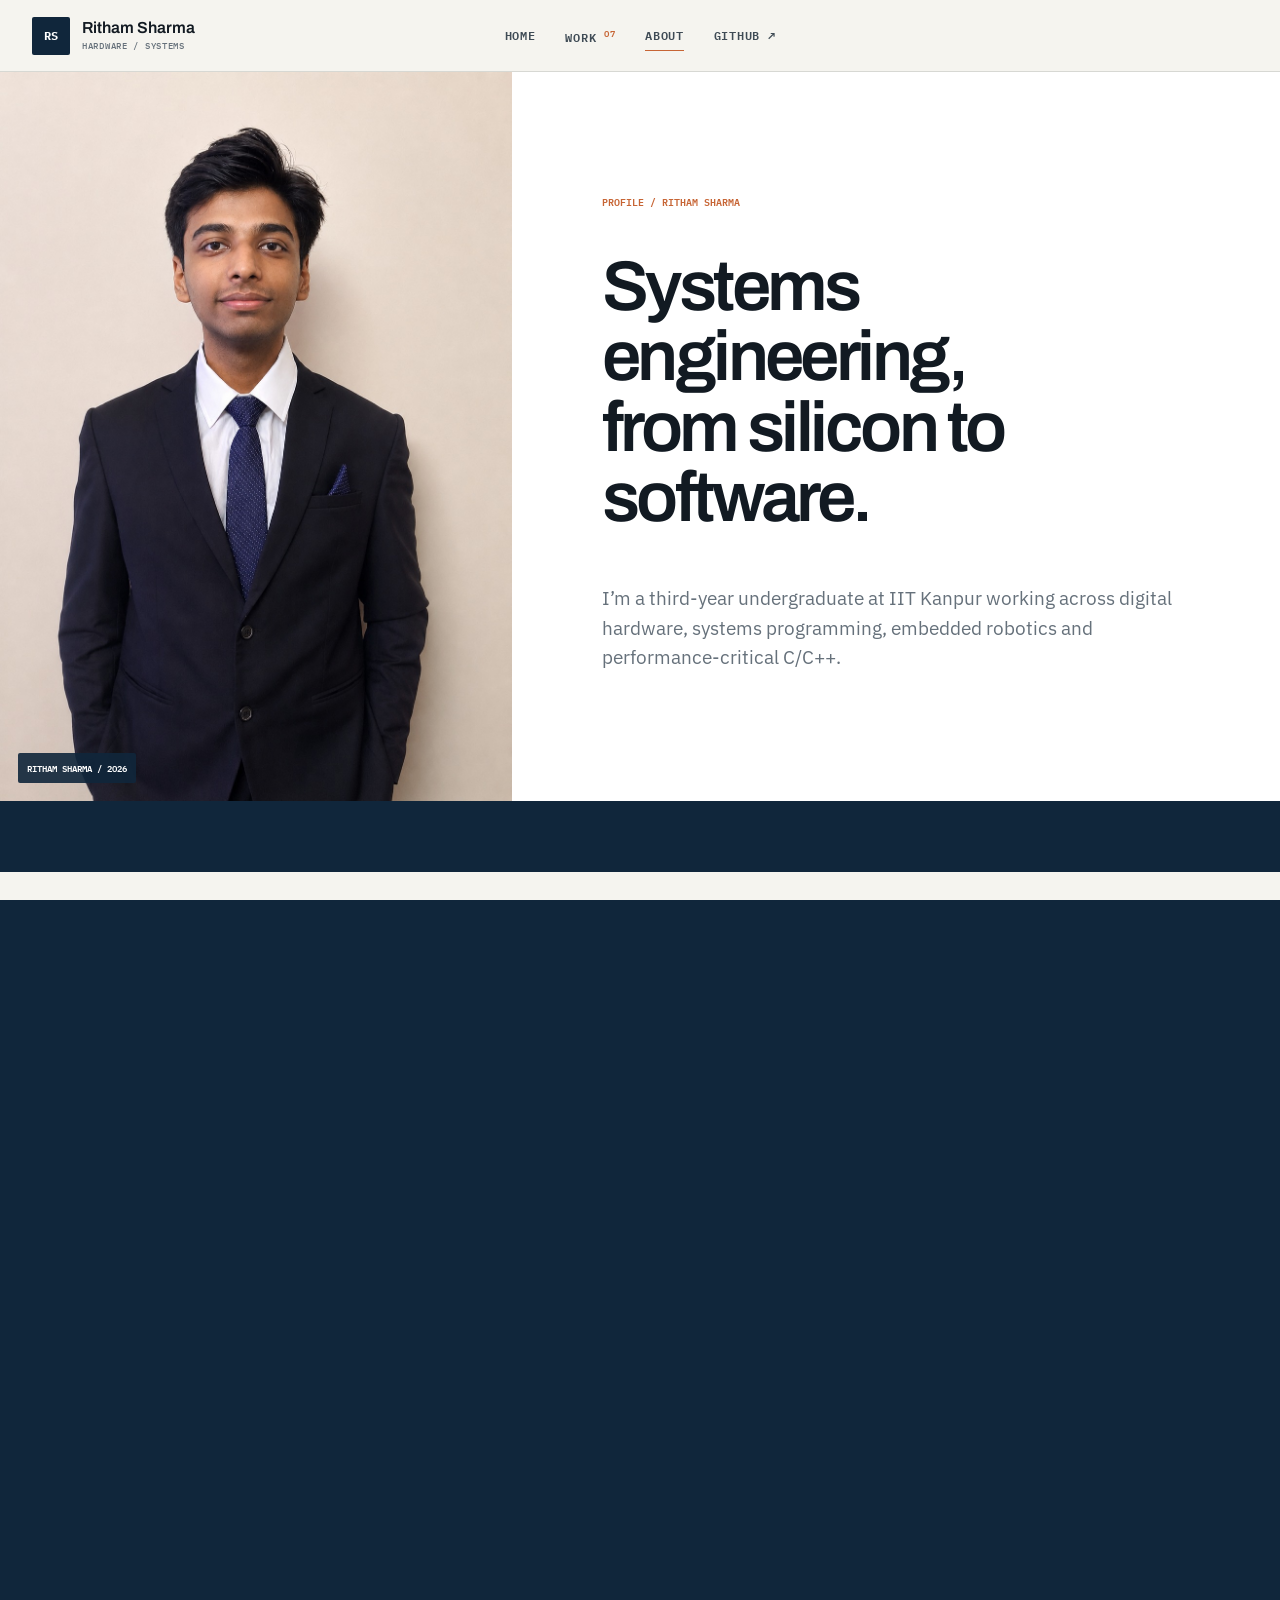
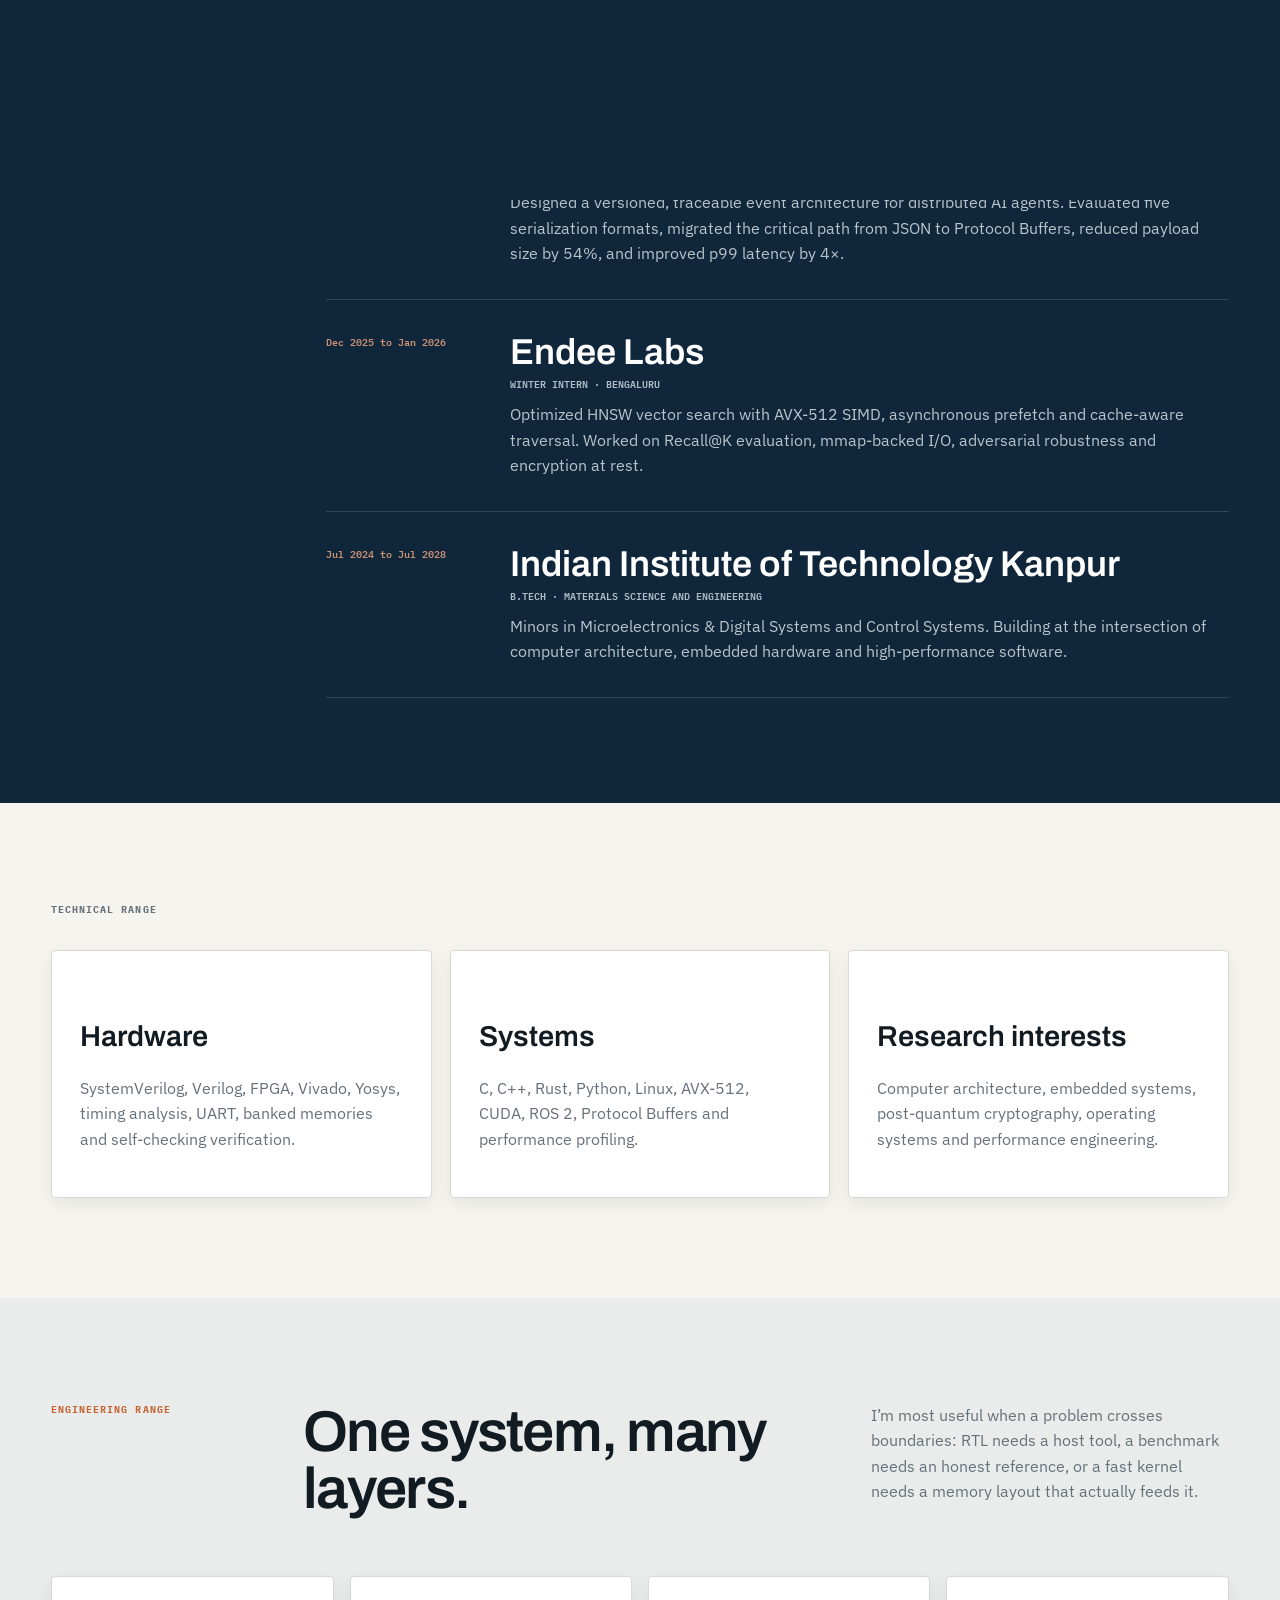
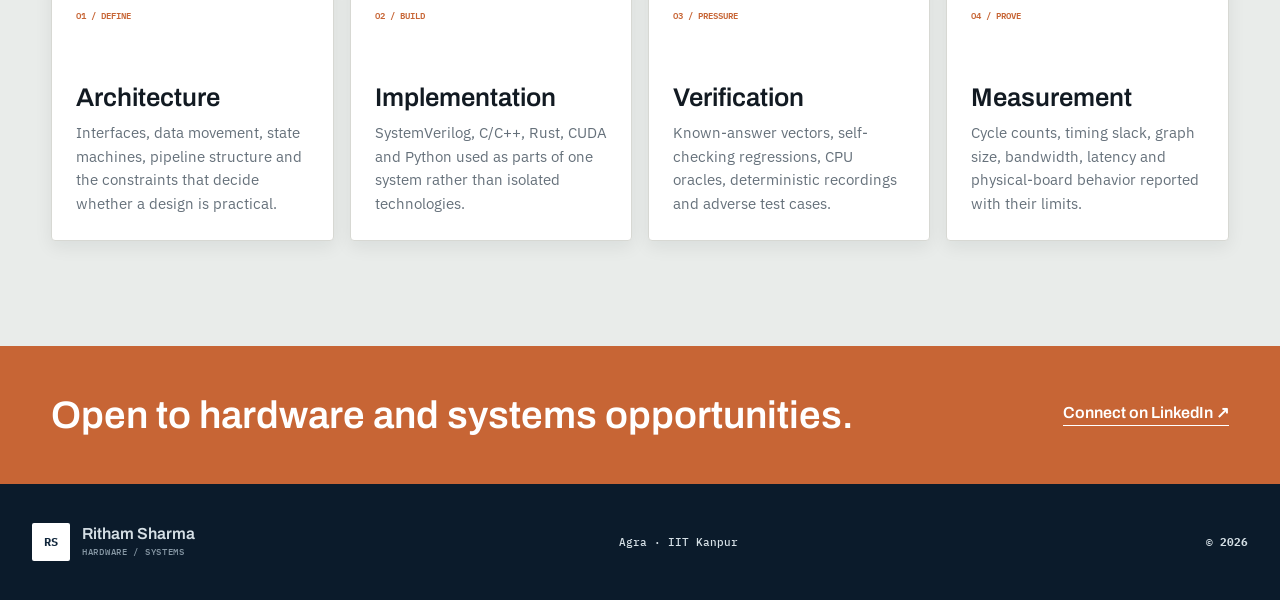
==== commit b4a41934: "Refine typography and remove em dashes" ====
--- a/about.html
+++ b/about.html
@@ -3,13 +3,15 @@
 <head>
   <meta charset="utf-8">
   <meta name="viewport" content="width=device-width,initial-scale=1">
-  <meta name="description" content="About Ritham Sharma — IIT Kanpur undergraduate working across hardware architecture, embedded systems and performance-critical software.">
+  <meta name="description" content="About Ritham Sharma, an IIT Kanpur undergraduate working across hardware architecture, embedded systems and performance-critical software.">
   <meta name="theme-color" content="#f5f4ef">
-  <title>About — Ritham Sharma</title>
+  <meta name="robots" content="index, follow">
+  <link rel="canonical" href="https://rithamsharma.github.io/about.html">
+  <title>About | Ritham Sharma</title>
   <script>document.documentElement.classList.add('js')</script>
   <link rel="preconnect" href="https://fonts.googleapis.com">
   <link rel="preconnect" href="https://fonts.gstatic.com" crossorigin>
-  <link href="https://fonts.googleapis.com/css2?family=Atkinson+Hyperlegible:wght@400;700&family=Barlow+Semi+Condensed:wght@400;500;600;700;800&display=swap" rel="stylesheet">
+  <link href="https://fonts.googleapis.com/css2?family=Archivo:wght%40400;500;600;700&family=IBM+Plex+Mono:wght%40400;500;600&family=IBM+Plex+Sans:wght%40400;500;600&display=swap" rel="stylesheet">
   <link rel="icon" href="assets/favicon.svg" type="image/svg+xml">
   <link rel="stylesheet" href="styles.css">
 </head>
@@ -26,20 +28,20 @@
     <div><p>Profile / Ritham Sharma</p><h1 data-split>Systems engineering,<br>from silicon to software.</h1><p>I’m a third-year undergraduate at IIT Kanpur working across digital hardware, systems programming, embedded robotics and performance-critical C/C++.</p></div>
   </section>
   <dl class="about-facts">
-    <div><dt>IIT Kanpur</dt><dd>B.Tech · 2024—28</dd></div>
+    <div><dt>IIT Kanpur</dt><dd>B.Tech · 2024 to 2028</dd></div>
     <div><dt>2 minors</dt><dd>Digital systems + control</dd></div>
     <div><dt>1692</dt><dd>Codeforces Expert · max</dd></div>
     <div><dt>2 internships</dt><dd>Systems engineering</dd></div>
   </dl>
   <section class="bio wrap">
     <p class="section-name">Profile</p>
-    <div><p class="big-copy">I’m interested in what happens beneath the abstraction layer—when software meets timing, memory traffic, physical resources and real hardware.</p><div class="bio-columns"><p>My work spans SystemVerilog RTL, FPGA implementation, high-performance C/C++, CUDA, Rust and Python. I enjoy carrying an idea from architecture through verification, benchmarking and reproducible evidence.</p><p>Alongside a B.Tech in Materials Science and Engineering, I’m pursuing minors in Microelectronics &amp; Digital Systems and Control Systems. My current interests include operating systems, embedded/ROS 2 systems and low-latency computing.</p></div></div>
+    <div><p class="big-copy">I’m interested in what happens beneath the abstraction layer, where software meets timing, memory traffic, physical resources and real hardware.</p><div class="bio-columns"><p>My work spans SystemVerilog RTL, FPGA implementation, high-performance C/C++, CUDA, Rust and Python. I enjoy carrying an idea from architecture through verification, benchmarking and reproducible evidence.</p><p>Alongside a B.Tech in Materials Science and Engineering, I’m pursuing minors in Microelectronics &amp; Digital Systems and Control Systems. My current interests include operating systems, embedded/ROS 2 systems and low-latency computing.</p></div></div>
   </section>
   <section class="experience-block">
     <div class="wrap"><p class="section-name">Experience &amp; education</p><div class="timeline">
-      <article><time>May—Jun 2026</time><div><h2>Eldor</h2><h3>System Software Engineer Intern · Remote</h3><p>Designed a versioned, traceable event architecture for distributed AI agents. Evaluated five serialization formats, migrated the critical path from JSON to Protocol Buffers, reduced payload size by 54%, and improved p99 latency by 4×.</p></div></article>
-      <article><time>Dec 2025—Jan 2026</time><div><h2>Endee Labs</h2><h3>Winter Intern · Bengaluru</h3><p>Optimized HNSW vector search with AVX-512 SIMD, asynchronous prefetch and cache-aware traversal. Worked on Recall@K evaluation, mmap-backed I/O, adversarial robustness and encryption at rest.</p></div></article>
-      <article><time>Jul 2024—Jul 2028</time><div><h2>Indian Institute of Technology Kanpur</h2><h3>B.Tech · Materials Science and Engineering</h3><p>Minors in Microelectronics &amp; Digital Systems and Control Systems. Building at the intersection of computer architecture, embedded hardware and high-performance software.</p></div></article>
+      <article><time>May to Jun 2026</time><div><h2>Eldor</h2><h3>System Software Engineer Intern · Remote</h3><p>Designed a versioned, traceable event architecture for distributed AI agents. Evaluated five serialization formats, migrated the critical path from JSON to Protocol Buffers, reduced payload size by 54%, and improved p99 latency by 4×.</p></div></article>
+      <article><time>Dec 2025 to Jan 2026</time><div><h2>Endee Labs</h2><h3>Winter Intern · Bengaluru</h3><p>Optimized HNSW vector search with AVX-512 SIMD, asynchronous prefetch and cache-aware traversal. Worked on Recall@K evaluation, mmap-backed I/O, adversarial robustness and encryption at rest.</p></div></article>
+      <article><time>Jul 2024 to Jul 2028</time><div><h2>Indian Institute of Technology Kanpur</h2><h3>B.Tech · Materials Science and Engineering</h3><p>Minors in Microelectronics &amp; Digital Systems and Control Systems. Building at the intersection of computer architecture, embedded hardware and high-performance software.</p></div></article>
     </div></div>
   </section>
   <section class="capabilities wrap">
--- a/styles.css
+++ b/styles.css
@@ -17,9 +17,9 @@
   --acid: #d9e2d9;
   --paper: var(--bg);
   --white: var(--surface);
-  --body: "Atkinson Hyperlegible", -apple-system, BlinkMacSystemFont, "Segoe UI", sans-serif;
-  --display: "Barlow Semi Condensed", "Arial Narrow", sans-serif;
-  --mono: "SFMono-Regular", Consolas, "Liberation Mono", monospace;
+  --body: "IBM Plex Sans", -apple-system, BlinkMacSystemFont, "Segoe UI", sans-serif;
+  --display: "Archivo", "Helvetica Neue", Arial, sans-serif;
+  --mono: "IBM Plex Mono", "SFMono-Regular", Consolas, monospace;
   --shadow-sm: 0 6px 18px rgba(18, 26, 34, .07);
   --shadow-md: 0 18px 45px rgba(18, 26, 34, .11);
   --shadow-lg: 0 30px 80px rgba(18, 26, 34, .15);
@@ -75,7 +75,7 @@
 .hero-copy { display: flex; min-height: 650px; flex-direction: column; justify-content: space-between; padding: clamp(48px, 7vh, 80px) var(--page-gutter) 48px; }
 .eyebrow { display: flex; align-items: center; gap: 10px; color: #bdc9d1; font: 600 .67rem var(--mono); letter-spacing: .08em; text-transform: uppercase; }
 .status-dot { width: 7px; height: 7px; border-radius: 50%; background: var(--accent); }
-.hero-copy h1, .page-hero h1, .case-hero h1, .about-hero h1 { margin: 48px 0; font: 600 clamp(3.5rem, 6.4vw, 6.6rem)/.96 var(--display); letter-spacing: -.035em; }
+.hero-copy h1, .page-hero h1, .case-hero h1, .about-hero h1 { margin: 48px 0; font: 600 clamp(3.5rem, 6.1vw, 6.4rem)/1 var(--display); letter-spacing: -.05em; }
 .hero-bottom { display: grid; grid-template-columns: minmax(260px, 570px) auto; align-items: end; gap: 40px; }
 .hero-deck { margin: 0; color: #c7d2da; font-size: clamp(1.05rem, 1.35vw, 1.3rem); line-height: 1.55; }
 .hero-actions { display: flex; flex-direction: column; align-items: flex-start; gap: 18px; }
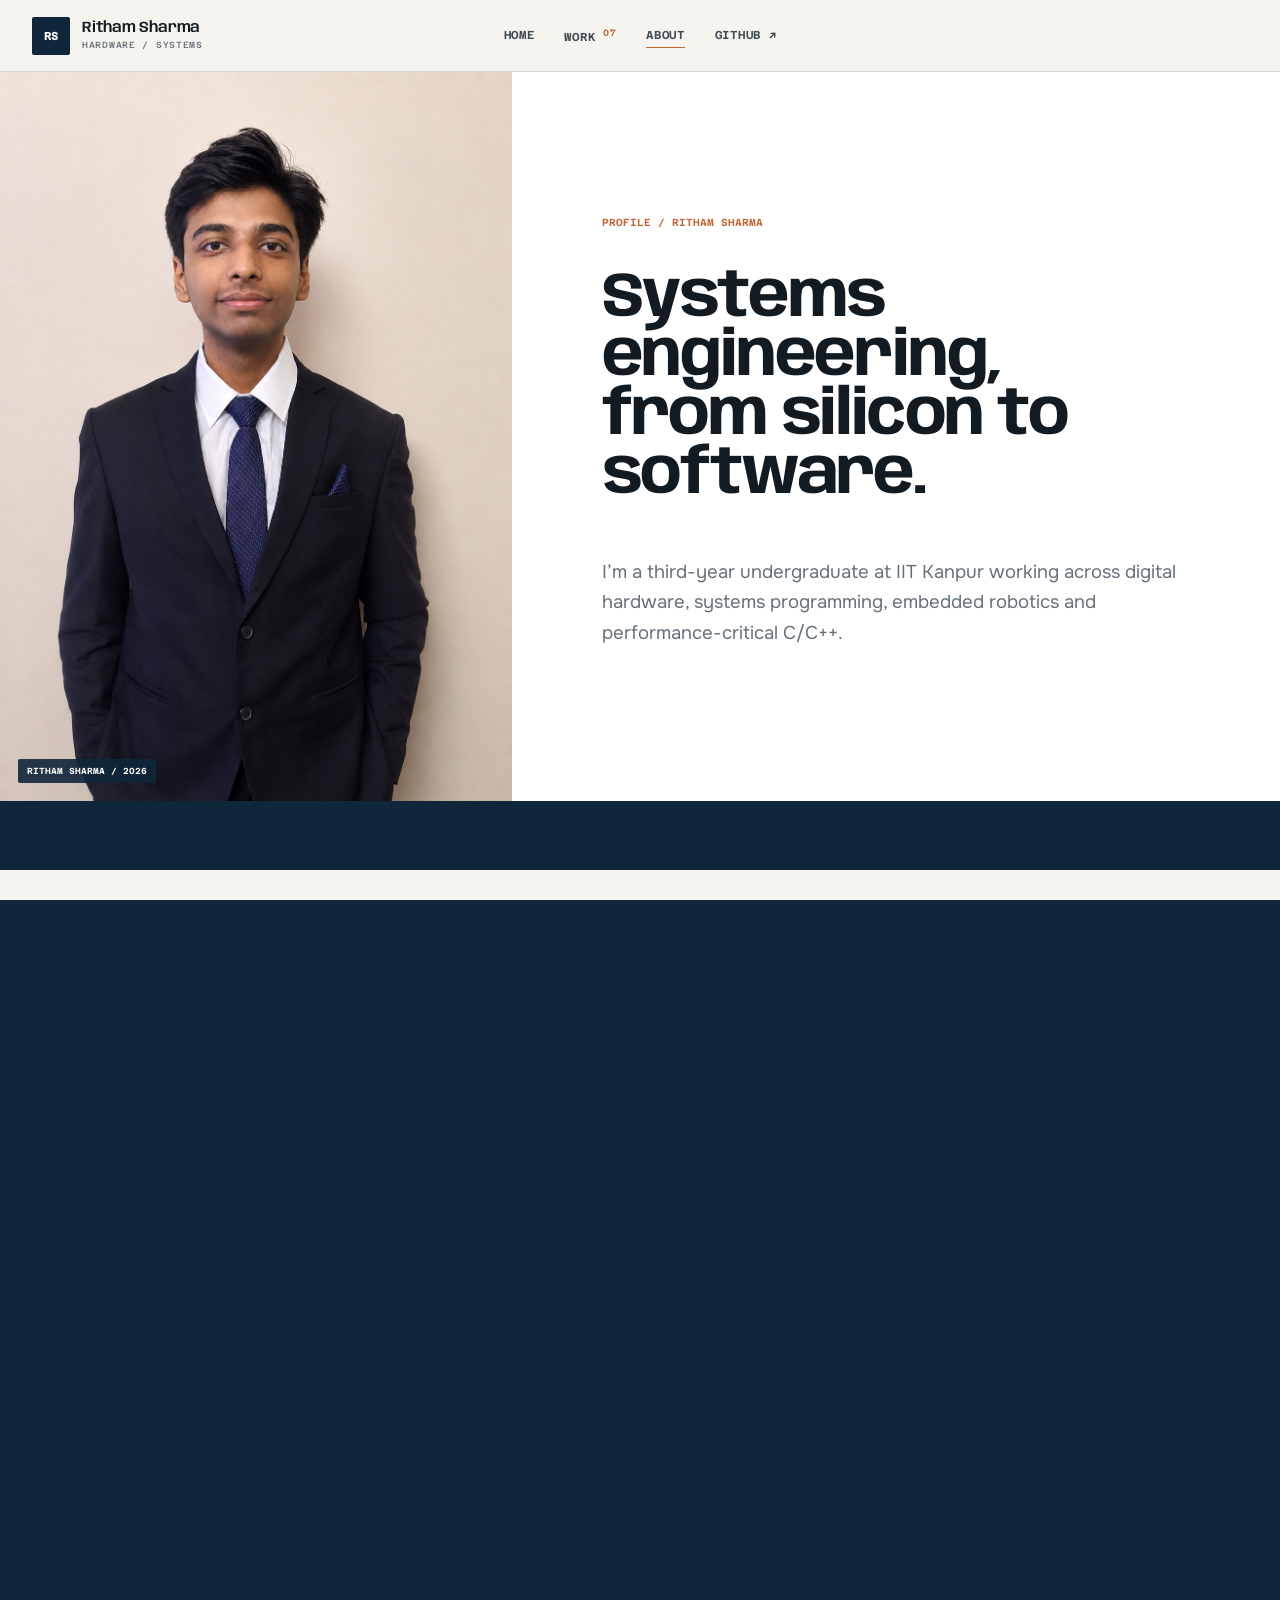
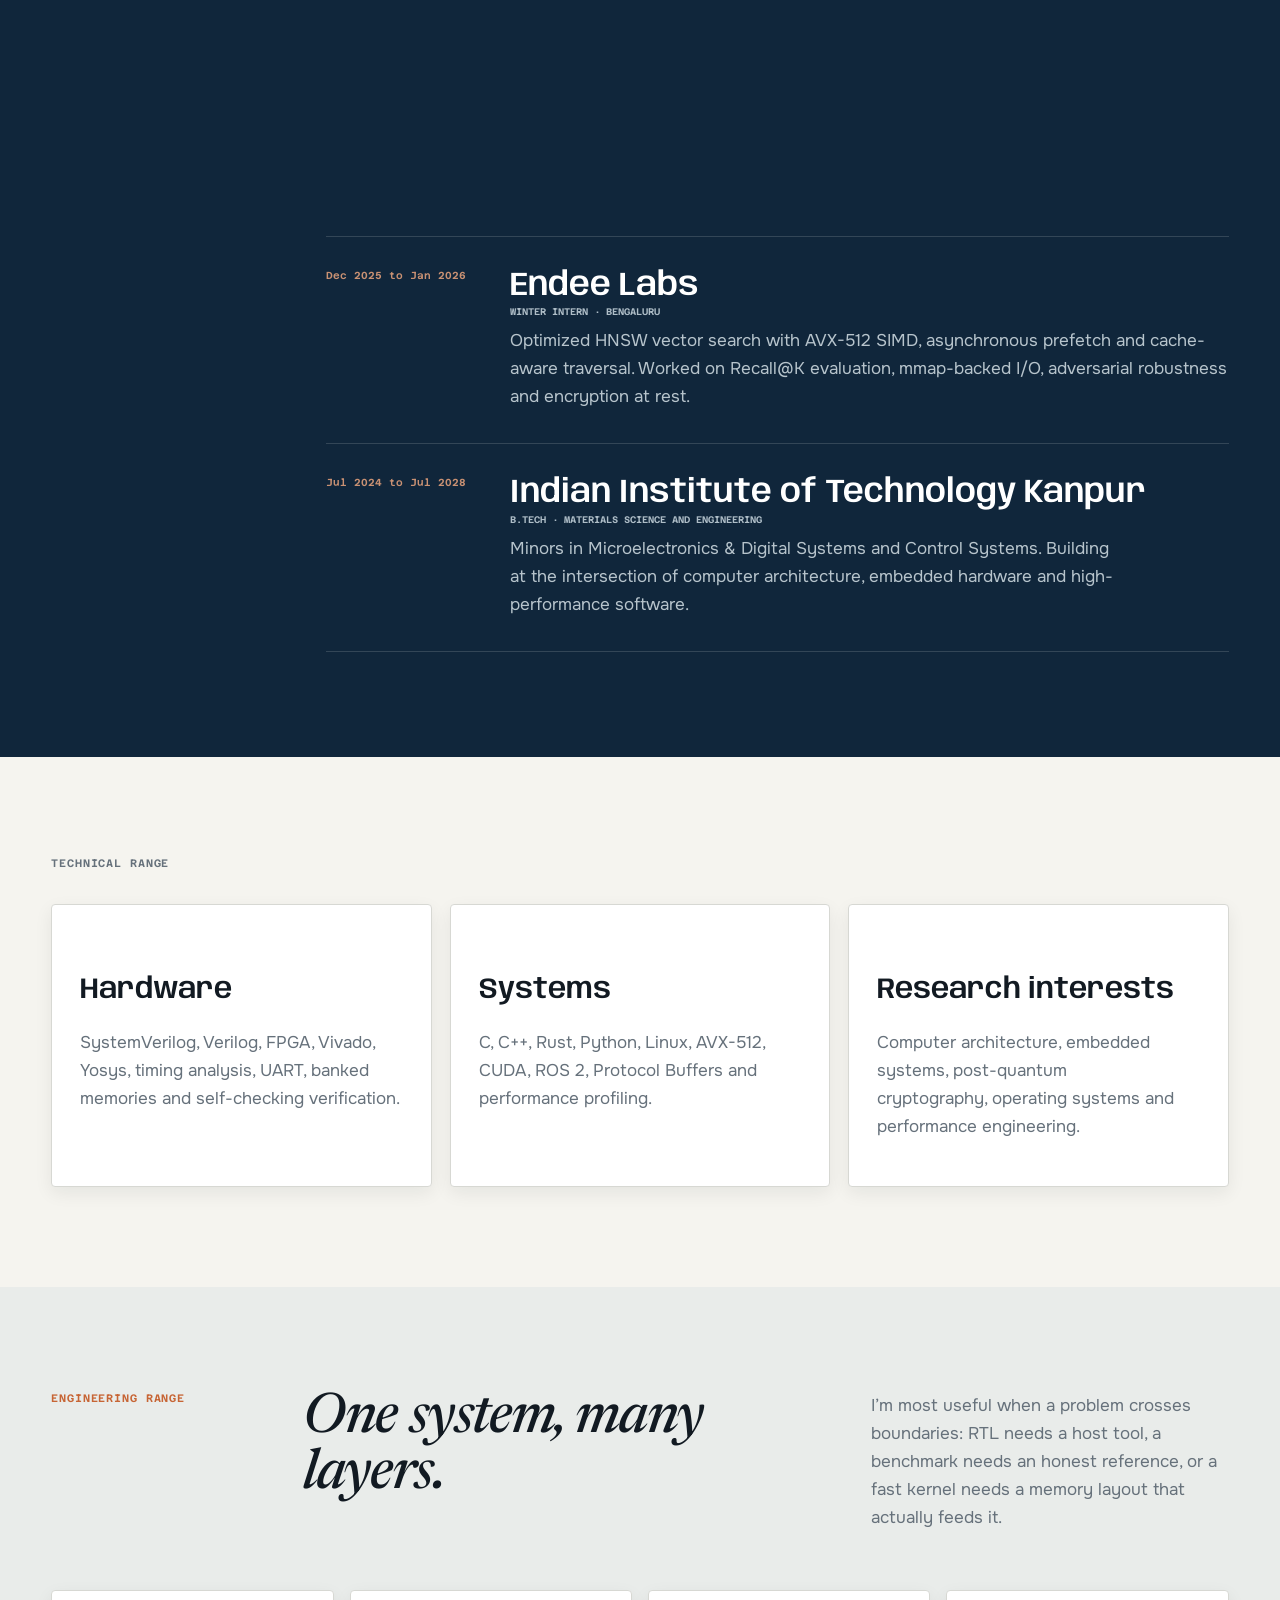
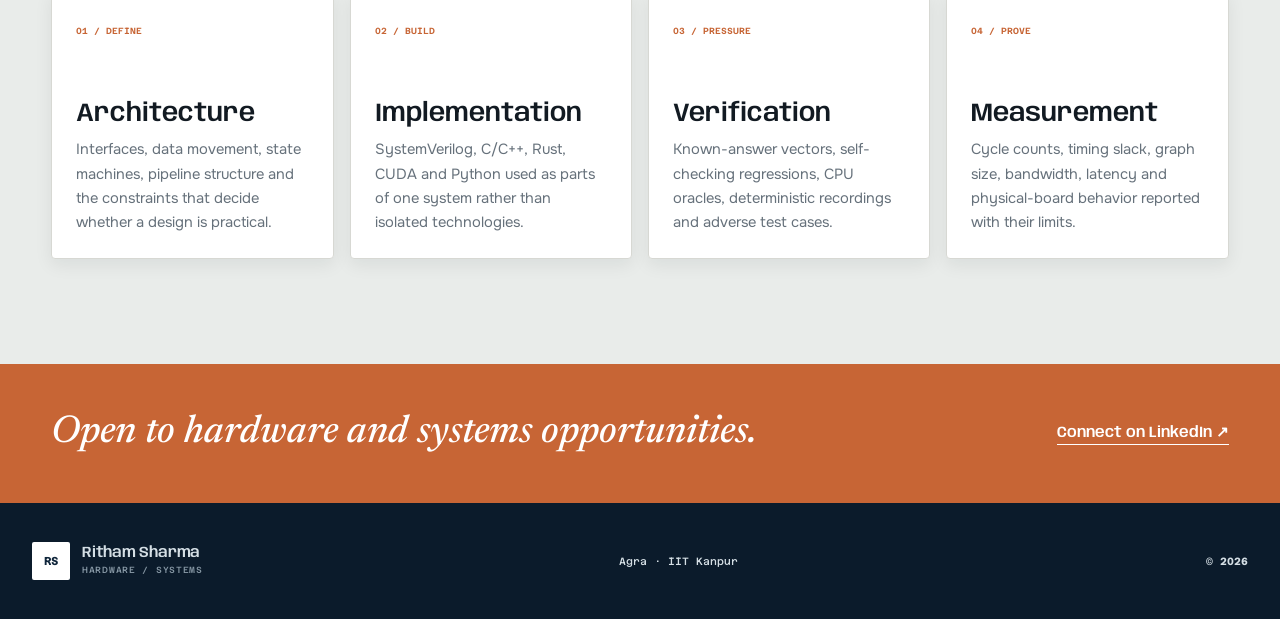
==== commit 84eee927: "Create distinctive editorial typography system" ====
--- a/about.html
+++ b/about.html
@@ -11,7 +11,7 @@
   <script>document.documentElement.classList.add('js')</script>
   <link rel="preconnect" href="https://fonts.googleapis.com">
   <link rel="preconnect" href="https://fonts.gstatic.com" crossorigin>
-  <link href="https://fonts.googleapis.com/css2?family=Archivo:wght%40400;500;600;700&family=IBM+Plex+Mono:wght%40400;500;600&family=IBM+Plex+Sans:wght%40400;500;600&display=swap" rel="stylesheet">
+  <link href="https://fonts.googleapis.com/css2?family=Anybody:wght%40500;600;700&family=Azeret+Mono:wght%40400;500;600&family=Newsreader:ital,opsz,wght%400,6..72,500;1,6..72,500&family=Onest:wght%40400;500;600&display=swap" rel="stylesheet">
   <link rel="icon" href="assets/favicon.svg" type="image/svg+xml">
   <link rel="stylesheet" href="styles.css">
 </head>
--- a/styles.css
+++ b/styles.css
@@ -17,9 +17,10 @@
   --acid: #d9e2d9;
   --paper: var(--bg);
   --white: var(--surface);
-  --body: "IBM Plex Sans", -apple-system, BlinkMacSystemFont, "Segoe UI", sans-serif;
-  --display: "Archivo", "Helvetica Neue", Arial, sans-serif;
-  --mono: "IBM Plex Mono", "SFMono-Regular", Consolas, monospace;
+  --body: "Onest", -apple-system, BlinkMacSystemFont, "Segoe UI", sans-serif;
+  --display: "Anybody", "Arial Narrow", sans-serif;
+  --editorial: "Newsreader", Georgia, serif;
+  --mono: "Azeret Mono", "SFMono-Regular", Consolas, monospace;
   --shadow-sm: 0 6px 18px rgba(18, 26, 34, .07);
   --shadow-md: 0 18px 45px rgba(18, 26, 34, .11);
   --shadow-lg: 0 30px 80px rgba(18, 26, 34, .15);
@@ -29,7 +30,7 @@
 
 * { box-sizing: border-box; }
 html { scroll-behavior: smooth; overflow-x: hidden; }
-body { margin: 0; color: var(--ink); background: var(--bg); font-family: var(--body); line-height: 1.6; text-rendering: optimizeLegibility; }
+body { margin: 0; color: var(--ink); background: var(--bg); font-family: var(--body); font-size: 17px; line-height: 1.65; text-rendering: optimizeLegibility; }
 ::selection { color: #fff; background: var(--accent); }
 a { color: inherit; text-decoration: none; }
 img { display: block; max-width: 100%; }
@@ -47,7 +48,7 @@
 
 /* Header */
 .header { position: sticky; z-index: 80; top: 0; height: 72px; display: grid; grid-template-columns: 1fr auto 1fr; align-items: center; padding: 0 32px; background: rgba(245, 244, 239, .96); border-bottom: 1px solid var(--line); backdrop-filter: blur(14px); }
-.logo { display: flex; align-items: center; gap: 12px; width: max-content; font: 600 1rem/1 var(--display); }
+.logo { display: flex; align-items: center; gap: 12px; width: max-content; font: 600 .94rem/1 var(--display); letter-spacing: -.015em; }
 .logo b { display: grid; place-items: center; width: 38px; height: 38px; color: #fff; background: var(--navy); border-radius: 2px; font: 700 .72rem var(--mono); letter-spacing: .04em; }
 .logo span { display: grid; gap: 4px; }
 .logo small { color: var(--muted); font: 500 .56rem var(--mono); letter-spacing: .08em; text-transform: uppercase; }
@@ -63,7 +64,7 @@
 .dark-head .logo small { color: #abb8c2; }
 
 /* Shared controls */
-.section-name, .kicker { margin: 0; color: var(--accent); font: 700 .64rem var(--mono); letter-spacing: .1em; text-transform: uppercase; }
+.section-name, .kicker { margin: 0; color: var(--accent); font: 600 .68rem var(--mono); letter-spacing: .08em; text-transform: uppercase; }
 .action { display: inline-flex; align-items: center; justify-content: space-between; gap: 24px; min-height: 48px; padding: 0 18px; border: 1px solid currentColor; border-radius: 3px; font: 700 .68rem var(--mono); letter-spacing: .05em; text-transform: uppercase; transition: transform .2s var(--ease), box-shadow .2s var(--ease), background .2s; }
 .action:hover { transform: translateY(-2px); box-shadow: var(--shadow-sm); }
 .action.light { color: var(--navy); background: #fff; border-color: #fff; }
@@ -75,9 +76,9 @@
 .hero-copy { display: flex; min-height: 650px; flex-direction: column; justify-content: space-between; padding: clamp(48px, 7vh, 80px) var(--page-gutter) 48px; }
 .eyebrow { display: flex; align-items: center; gap: 10px; color: #bdc9d1; font: 600 .67rem var(--mono); letter-spacing: .08em; text-transform: uppercase; }
 .status-dot { width: 7px; height: 7px; border-radius: 50%; background: var(--accent); }
-.hero-copy h1, .page-hero h1, .case-hero h1, .about-hero h1 { margin: 48px 0; font: 600 clamp(3.5rem, 6.1vw, 6.4rem)/1 var(--display); letter-spacing: -.05em; }
+.hero-copy h1, .page-hero h1, .case-hero h1, .about-hero h1 { margin: 48px 0; font: 700 clamp(3.25rem, 5.45vw, 5.8rem)/.94 var(--display); letter-spacing: -.035em; }
 .hero-bottom { display: grid; grid-template-columns: minmax(260px, 570px) auto; align-items: end; gap: 40px; }
-.hero-deck { margin: 0; color: #c7d2da; font-size: clamp(1.05rem, 1.35vw, 1.3rem); line-height: 1.55; }
+.hero-deck { margin: 0; color: #c7d2da; font: 500 clamp(1.08rem, 1.3vw, 1.26rem)/1.55 var(--body); }
 .hero-actions { display: flex; flex-direction: column; align-items: flex-start; gap: 18px; }
 .portrait { position: relative; min-width: 0; min-height: 650px; margin: 0; overflow: hidden; background: #e8dfd7; }
 .portrait img { position: absolute; inset: 0; width: 100%; height: 100%; object-fit: cover; object-position: center 18%; filter: saturate(.94) contrast(1.01); transition: transform .6s var(--ease); }
@@ -93,13 +94,13 @@
 
 /* Home content */
 .manifesto { display: grid; grid-template-columns: .38fr 1.62fr; gap: 7vw; padding-block: 120px 88px; }
-.manifesto h2, .practice h2, .home-profile h2, .bio .big-copy { max-width: 880px; margin: 0; font: 600 clamp(2.7rem, 4.7vw, 5rem)/1 var(--display); letter-spacing: -.035em; }
+.manifesto h2, .practice h2, .home-profile h2, .bio .big-copy { max-width: 920px; margin: 0; font: italic 500 clamp(3rem, 4.75vw, 5.15rem)/.98 var(--editorial); letter-spacing: -.025em; }
 .manifesto > div > p { max-width: 700px; margin: 26px 0 0; color: var(--muted); font-size: 1.08rem; }
 
 /* Interactive systems console */
 .systems-console { padding-bottom: 120px; }
 .console-head { display: grid; grid-template-columns: 1fr .75fr; align-items: end; gap: 8vw; margin-bottom: 30px; }
-.console-head h2 { margin: 10px 0 0; font: 600 clamp(2.3rem, 4vw, 4rem)/1 var(--display); letter-spacing: -.03em; }
+.console-head h2 { margin: 10px 0 0; font: 600 clamp(2.2rem, 3.6vw, 3.65rem)/1 var(--display); letter-spacing: -.025em; }
 .console-head > p { margin: 0; color: var(--muted); }
 .console-shell { display: grid; grid-template-columns: 210px 1fr; min-height: 470px; color: #edf2f5; background: var(--navy); border: 1px solid var(--navy); border-radius: 5px; box-shadow: var(--shadow-lg); overflow: hidden; }
 .console-tabs { display: flex; flex-direction: column; border-right: 1px solid var(--line-dark); }
@@ -134,7 +135,7 @@
 .project-number { color: var(--project); font: 600 1.35rem var(--display); }
 .project-number span { display: block; color: var(--muted); font: 500 .55rem var(--mono); }
 .project-copy { align-self: center; }
-.project-copy h3 { margin: 8px 0 0; font: 600 clamp(2.6rem, 4.2vw, 4.5rem)/.96 var(--display); letter-spacing: -.035em; }
+.project-copy h3 { margin: 8px 0 0; font: 700 clamp(2.45rem, 3.75vw, 4rem)/.94 var(--display); letter-spacing: -.035em; }
 .project-copy > p:not(.kicker) { max-width: 540px; margin: 22px 0; color: var(--muted); font-size: 1.03rem; }
 .project-copy ul { display: grid; grid-template-columns: repeat(3, 1fr); margin: 26px 0 0; padding: 0; list-style: none; border-block: 1px solid var(--line); }
 .project-copy li { padding: 10px 8px 10px 0; color: #44515b; border-right: 1px solid var(--line); font: 600 .58rem var(--mono); text-transform: uppercase; }
@@ -171,15 +172,15 @@
 .practice-steps li + li { padding-left: 24px; }
 .practice-steps li:last-child { border: 0; }
 .practice-steps span { color: #c99173; font: 600 .58rem var(--mono); }
-.practice-steps h3 { margin: 42px 0 10px; font: 600 1.5rem var(--display); }
+.practice-steps h3 { margin: 42px 0 10px; font: 600 1.4rem/1.1 var(--display); }
 .practice-steps p { margin: 0; color: #b8c4cc; font-size: .92rem; }
 .home-profile { display: grid; grid-template-columns: .38fr 1.62fr; gap: 7vw; padding-block: 120px; }
 .profile-mark { display: grid; place-items: center; width: 110px; aspect-ratio: 1; color: #fff; background: var(--navy); border-radius: 3px; box-shadow: var(--shadow-md); font: 600 1.7rem var(--mono); }
 .home-profile h2 { max-width: 850px; font-size: clamp(2.5rem, 4.2vw, 4.4rem); }
 .home-profile > div:last-child > p:not(.section-name) { max-width: 730px; margin: 26px 0; color: var(--muted); font-size: 1.08rem; }
 .contact-band { display: flex; align-items: center; justify-content: space-between; gap: 30px; padding: 50px var(--page-gutter); color: #fff; background: var(--accent); }
-.contact-band p { margin: 0; font: 600 clamp(1.8rem, 3vw, 3rem)/1 var(--display); }
-.contact-band a { padding-bottom: 3px; border-bottom: 1px solid currentColor; font: 600 1rem var(--display); }
+.contact-band p { margin: 0; font: italic 500 clamp(2rem, 3vw, 3.15rem)/1 var(--editorial); }
+.contact-band a { padding-bottom: 3px; border-bottom: 1px solid currentColor; font: 600 .95rem var(--display); }
 footer { display: grid; grid-template-columns: 1fr 1fr auto; align-items: center; gap: 28px; min-height: 116px; padding: 24px 32px; color: #d5dfe5; background: #0b1b2b; font: 500 .66rem var(--mono); }
 footer .logo b { color: var(--navy); background: #fff; }
 footer .logo small { color: #8798a5; }
@@ -187,7 +188,7 @@
 /* Work index */
 .page-hero { min-height: 520px; padding: 80px var(--page-gutter); color: #fff; background: var(--navy); }
 .page-hero > p { margin: 0; color: #c99173; font: 600 .65rem var(--mono); letter-spacing: .1em; text-transform: uppercase; }
-.page-hero h1 { max-width: 980px; margin: 42px 0; font-size: clamp(3.4rem, 6vw, 6rem); }
+.page-hero h1 { max-width: 1050px; margin: 42px 0; font-size: clamp(3.2rem, 5.4vw, 5.65rem); }
 .page-hero > div { display: flex; gap: 8px; flex-wrap: wrap; }
 .page-hero > div span { padding: 7px 10px; color: #dce4e9; border: 1px solid var(--line-dark); border-radius: 2px; font: 600 .58rem var(--mono); text-transform: uppercase; }
 .work-index { padding-block: 80px; }
@@ -202,7 +203,7 @@
 .work-row:hover figure img { transform: scale(1.015); }
 .work-row > div { display: flex; flex-direction: column; justify-content: center; padding: clamp(36px, 5vw, 70px); }
 .work-row > div > p:first-child { color: var(--accent); font: 600 .61rem var(--mono); text-transform: uppercase; }
-.work-row h2 { margin: 5px 0 0; font: 600 clamp(2.6rem, 4.6vw, 4.6rem)/.98 var(--display); letter-spacing: -.03em; }
+.work-row h2 { margin: 5px 0 0; font: 700 clamp(2.45rem, 4vw, 4.1rem)/.95 var(--display); letter-spacing: -.03em; }
 .work-row > div > p { color: var(--muted); font-size: 1.02rem; }
 .work-row > div > span { width: max-content; margin-top: 24px; padding-bottom: 3px; border-bottom: 1px solid var(--accent); font: 600 .62rem var(--mono); text-transform: uppercase; }
 .work-specs { display: grid; grid-template-columns: repeat(3, 1fr); margin: 22px 0 0; border-block: 1px solid var(--line); }
@@ -224,7 +225,7 @@
 .about-hero > div { display: flex; flex-direction: column; justify-content: center; padding: clamp(48px, 7vw, 100px); }
 .about-hero > div > p:first-child { color: var(--accent); font: 600 .64rem var(--mono); text-transform: uppercase; }
 .about-hero > div > p:last-child { max-width: 660px; color: var(--muted); font-size: 1.16rem; }
-.about-hero h1 { margin: 32px 0; font-size: clamp(3.2rem, 5.5vw, 5.7rem); }
+.about-hero h1 { margin: 32px 0; font-size: clamp(3rem, 4.9vw, 5.15rem); }
 .about-facts { display: grid; grid-template-columns: repeat(4, 1fr); margin: 0; background: var(--navy); color: #fff; }
 .about-facts div { padding: 18px 3vw; border-right: 1px solid var(--line-dark); }
 .about-facts div:last-child { border: 0; }
@@ -239,7 +240,7 @@
 .timeline article { display: grid; grid-template-columns: 150px 1fr; gap: 34px; padding: 32px 0; border-top: 1px solid var(--line-dark); }
 .timeline article:last-child { border-bottom: 1px solid var(--line-dark); }
 .timeline time { color: #c99173; font: 600 .64rem var(--mono); }
-.timeline h2 { margin: 0; font: 600 2.25rem var(--display); }
+.timeline h2 { margin: 0; font: 600 2.05rem/1.08 var(--display); }
 .timeline h3 { margin: 2px 0 10px; color: #aebdc7; font: 600 .6rem var(--mono); text-transform: uppercase; }
 .timeline p { max-width: 760px; margin: 0; color: #b7c4cc; }
 .capabilities { padding-block: 100px; }
@@ -267,7 +268,7 @@
 .case-hero > div, .case-hero dl { position: relative; z-index: 2; }
 .back { padding-bottom: 2px; color: #b9c6ce; border-bottom: 1px solid #657988; font: 600 .59rem var(--mono); text-transform: uppercase; }
 .case-hero > div > p { margin: 28px 0 8px; color: var(--project); font: 600 .62rem var(--mono); text-transform: uppercase; }
-.case-hero h1 { margin: 18px 0 26px; font-size: clamp(3.8rem, 7.3vw, 7.2rem); }
+.case-hero h1 { margin: 18px 0 26px; font-size: clamp(3.5rem, 6.35vw, 6.35rem); }
 .case-summary { display: grid; grid-template-columns: 100px minmax(260px, 620px); gap: 8px 22px; max-width: 760px; padding-top: 16px; border-top: 1px solid var(--line-dark); }
 .case-summary span, .case-summary small { color: #90a1ad; font: 600 .54rem var(--mono); text-transform: uppercase; }
 .case-summary p { grid-row: span 2; margin: 0; color: #c7d2d9; font-size: 1.04rem; line-height: 1.5; }
@@ -281,7 +282,7 @@
 .report-stage { background: #e7ebe8; }
 .artifact-context { position: relative; z-index: 2; max-width: 460px; }
 .artifact-context > span { color: var(--accent); font: 600 .57rem var(--mono); letter-spacing: .08em; text-transform: uppercase; }
-.artifact-context h2 { margin: 18px 0; font: 600 clamp(2.6rem, 4.2vw, 4.4rem)/.98 var(--display); letter-spacing: -.03em; }
+.artifact-context h2 { margin: 18px 0; font: 600 clamp(2.5rem, 3.8vw, 4rem)/.97 var(--display); letter-spacing: -.03em; }
 .artifact-context > p { color: var(--muted); }
 .artifact-context ul { display: flex; flex-wrap: wrap; gap: 7px; margin: 24px 0 32px; padding: 0; list-style: none; }
 .artifact-context li { padding: 6px 9px; color: #51606a; background: rgba(255,255,255,.65); border: 1px solid #cbd1cf; border-radius: 2px; font: 600 .53rem var(--mono); text-transform: uppercase; }
@@ -300,7 +301,7 @@
 .case-body aside::before { content: "Stack / scope"; display: block; margin-bottom: 12px; color: var(--accent); font: 600 .54rem var(--mono); text-transform: uppercase; }
 .case-body aside p { margin: 0; padding: 10px 0; color: #4b5963; border-top: 1px solid var(--line); font: 600 .59rem var(--mono); text-transform: uppercase; }
 .case-body article { max-width: 820px; }
-.case-body h2 { margin: 68px 0 18px; font: 600 clamp(2.4rem, 3.8vw, 3.8rem)/1 var(--display); letter-spacing: -.025em; }
+.case-body h2 { margin: 68px 0 18px; font: 600 clamp(2.25rem, 3.4vw, 3.45rem)/1 var(--display); letter-spacing: -.02em; }
 .case-body h2:first-child { margin-top: 0; }
 .big-copy { color: #25323c; font-size: clamp(1.45rem, 2.3vw, 2.15rem); line-height: 1.35; }
 .case-body article > p:not(.big-copy), .case-body li { color: var(--muted); font-size: 1.04rem; }
@@ -314,7 +315,7 @@
 /* Case-study detail modules */
 .deep-dive { padding: 110px 0; color: #fff; background: var(--navy); }
 .deep-intro { display: grid; grid-template-columns: .34fr 1.28fr; gap: 7vw; }
-.deep-intro h2 { max-width: 820px; margin: 0; font: 600 clamp(2.6rem, 4.5vw, 4.6rem)/1 var(--display); letter-spacing: -.03em; }
+.deep-intro h2 { max-width: 880px; margin: 0; font: italic 500 clamp(2.8rem, 4.35vw, 4.7rem)/1 var(--editorial); letter-spacing: -.025em; }
 .deep-intro > p:last-child { margin: 0; color: var(--muted); }
 .deep-dive .section-name { color: #c99173; }
 .architecture-chain { display: grid; grid-template-columns: repeat(5, 1fr); margin: 70px 0 56px; padding: 0; list-style: none; border: 1px solid var(--line-dark); border-radius: 4px; overflow: hidden; }
@@ -337,7 +338,7 @@
 .proof-ledger li { padding: 10px 8px 10px 0; color: #4e5b64; border-bottom: 1px solid #bdc7c3; font: 600 .59rem var(--mono); text-transform: uppercase; }
 .next-project { display: flex; align-items: center; justify-content: space-between; gap: 30px; padding: 58px var(--page-gutter); color: #fff; background: #0b1b2b; border-top: 1px solid #263d50; }
 .next-project span { color: #9dafba; font: 600 .58rem var(--mono); text-transform: uppercase; }
-.next-project strong { font: 600 clamp(2.5rem, 4.6vw, 4.8rem) var(--display); transition: transform .22s; }
+.next-project strong { font: 700 clamp(2.35rem, 4vw, 4.25rem)/1 var(--display); transition: transform .22s; }
 .next-project:hover strong { transform: translateX(6px); }
 
 /* Lightbox and entrances */
@@ -398,14 +399,15 @@
   .menu { display: block; }
   .home-hero { grid-template-columns: 1fr; grid-template-rows: auto auto auto; }
   .hero-copy { min-height: 590px; padding: 44px 20px; }
-  .hero-copy h1, .page-hero h1, .case-hero h1, .about-hero h1 { font-size: clamp(3rem, 15vw, 4.4rem); }
+  body { font-size: 16px; }
+  .hero-copy h1, .page-hero h1, .case-hero h1, .about-hero h1 { font-size: clamp(2.8rem, 12.5vw, 3.8rem); line-height: .96; }
   .hero-actions { flex-direction: column; }
   .portrait { min-height: 600px; }
   .hero-stats { grid-template-columns: 1fr 1fr; }
   .hero-stats div:nth-child(2) { border-right: 0; }
   .hero-stats div:nth-child(-n+2) { border-bottom: 1px solid var(--line); }
   .manifesto { padding-block: 80px 60px; }
-  .manifesto h2, .practice h2, .home-profile h2, .bio .big-copy { font-size: 2.9rem; }
+  .manifesto h2, .practice h2, .home-profile h2, .bio .big-copy { font-size: clamp(2.65rem, 12vw, 3.2rem); }
   .systems-console { width: 100%; padding-bottom: 80px; }
   .console-head { padding-inline: 16px; }
   .console-shell { display: block; border-radius: 0; box-shadow: none; }
@@ -418,7 +420,7 @@
   .console-readout a { grid-column: 1/-1; text-align: center; }
   .ledger-project { display: block; padding: 28px 20px; }
   .project-number { margin-bottom: 26px; }
-  .project-copy h3 { font-size: 3.2rem; }
+  .project-copy h3 { font-size: clamp(2.55rem, 12vw, 3.15rem); }
   .project-copy ul { grid-template-columns: 1fr; }
   .project-copy li, .project-copy li + li { padding: 8px 0; border: 0; border-bottom: 1px solid var(--line); }
   .artifact-window { height: 480px; margin-top: 42px; }
@@ -458,13 +460,13 @@
   .case-hero dl { grid-template-columns: 1fr; }
   .case-hero dl > div { display: grid; grid-template-columns: 1fr 1fr; border: 0; border-bottom: 1px solid var(--line-dark); }
   .artifact-stage { padding: 70px 20px; }
-  .artifact-context h2 { font-size: 3rem; }
+  .artifact-context h2 { font-size: clamp(2.5rem, 11vw, 3rem); }
   .artifact-stage figure { height: 550px; }
   .dashboard-stage figure, .chart-stage figure { height: auto; }
   .case-body { padding-block: 80px; }
   .metrics { grid-template-columns: 1fr; }
   .deep-dive { padding-block: 80px; }
-  .deep-intro h2 { font-size: 3rem; }
+  .deep-intro h2 { font-size: clamp(2.6rem, 11.5vw, 3.1rem); }
   .architecture-chain { grid-template-columns: 1fr; margin-block: 48px; }
   .architecture-chain li { min-height: 90px; border: 0; border-bottom: 1px solid var(--line-dark); }
   .architecture-chain li:not(:last-child)::after { right: auto; left: 50%; top: auto; bottom: -9px; transform: translateX(-50%) rotate(90deg); }
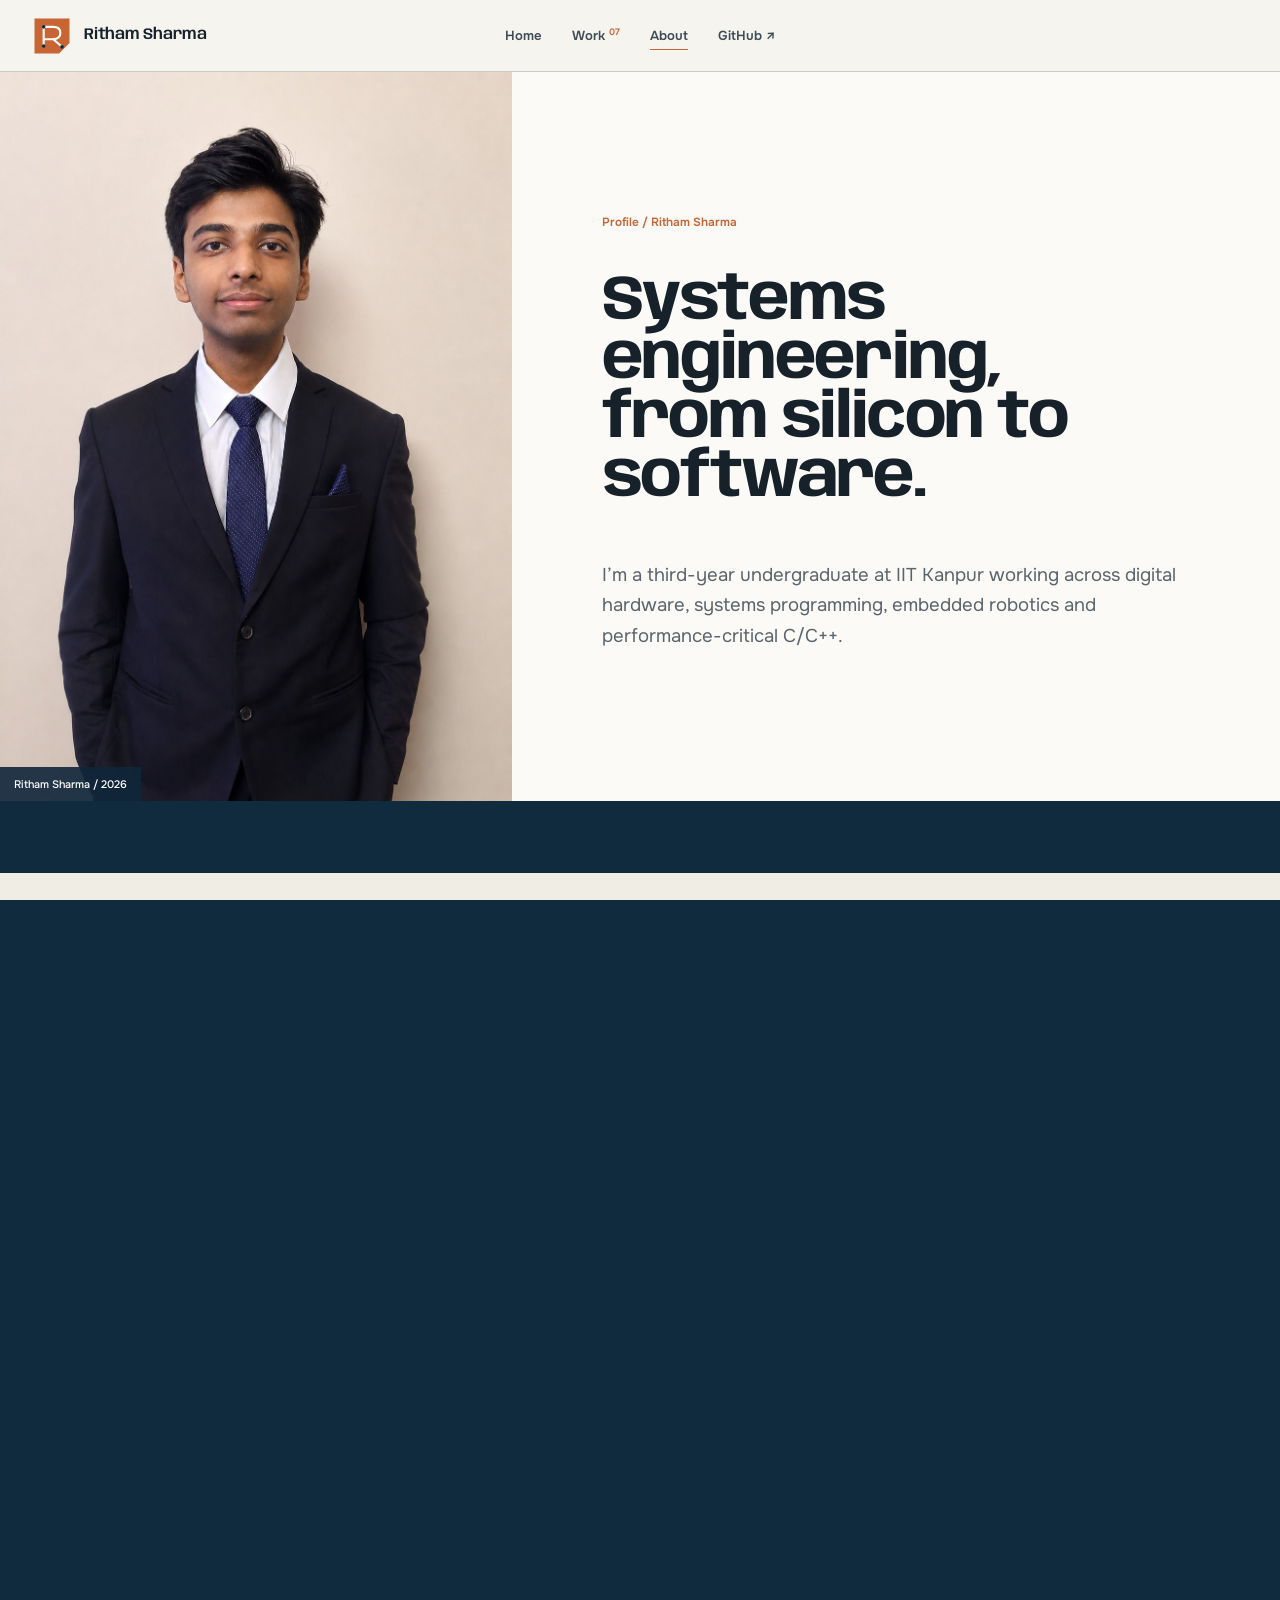
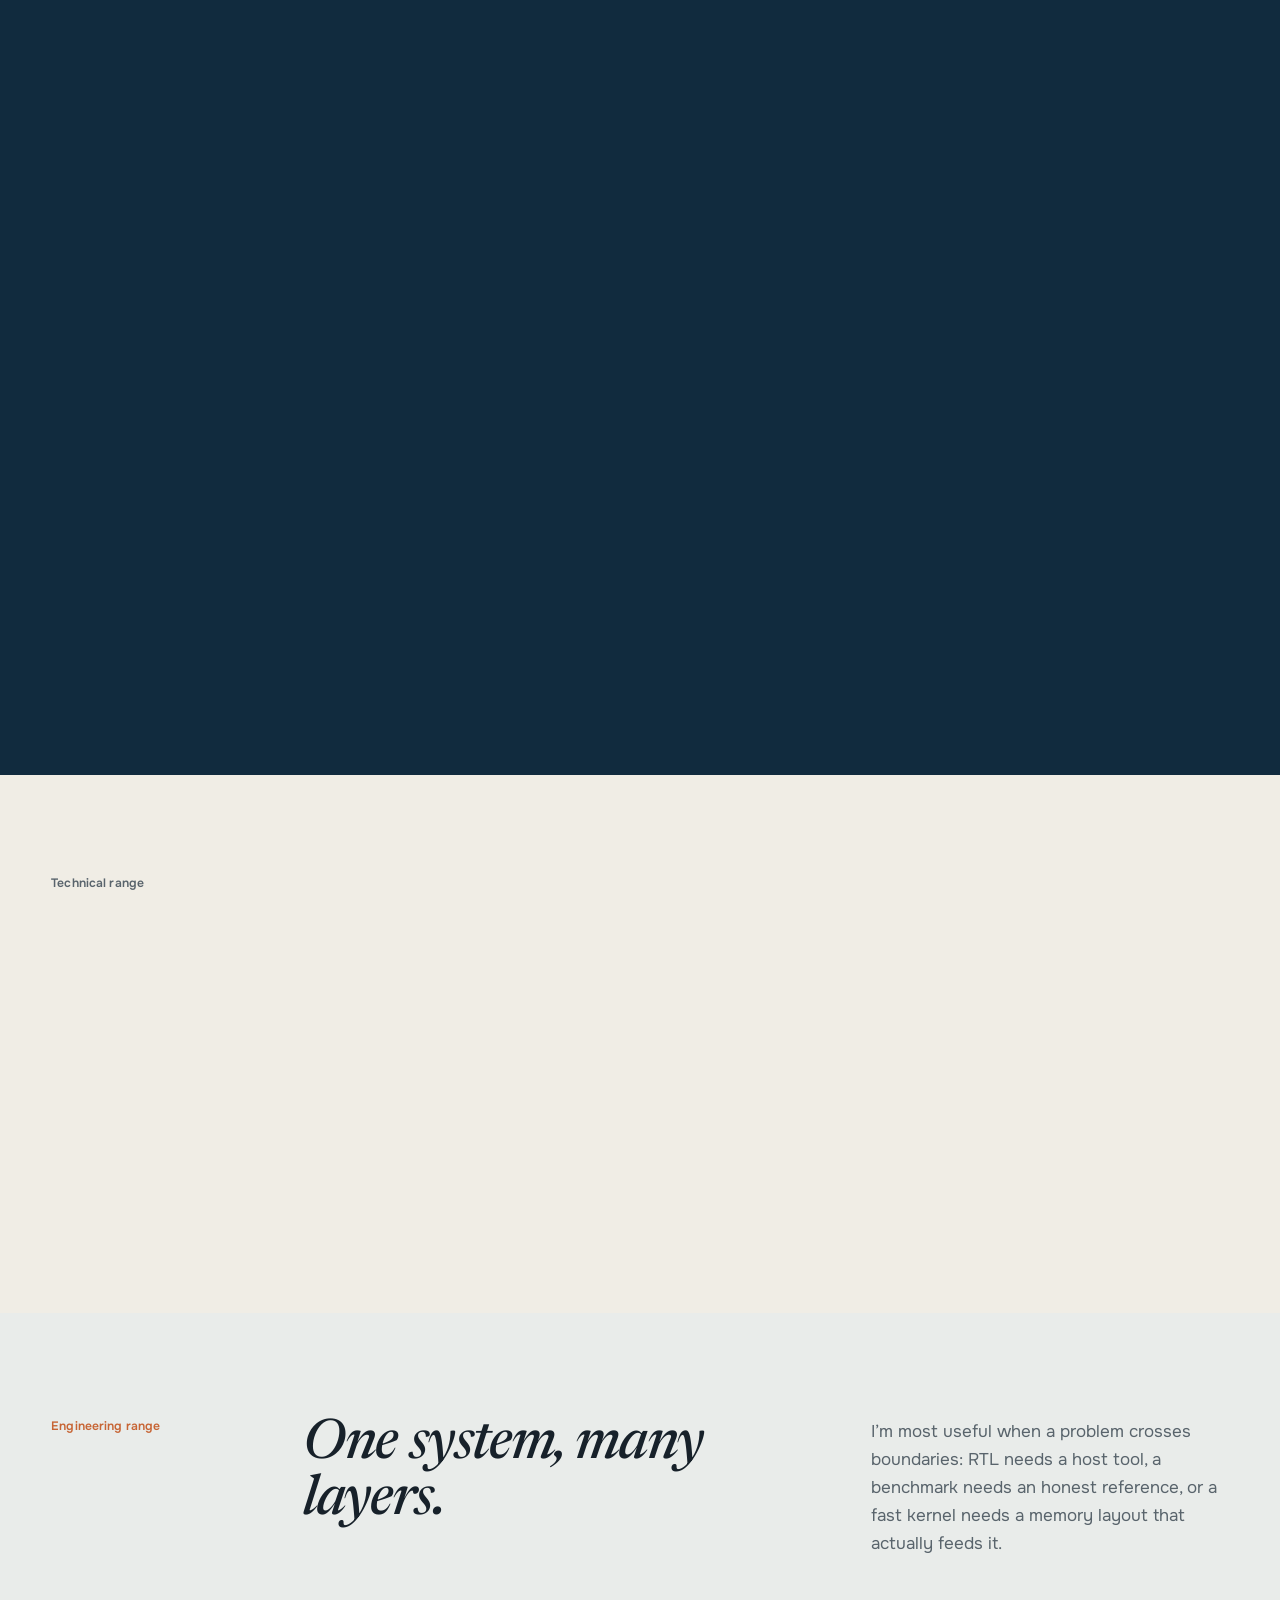
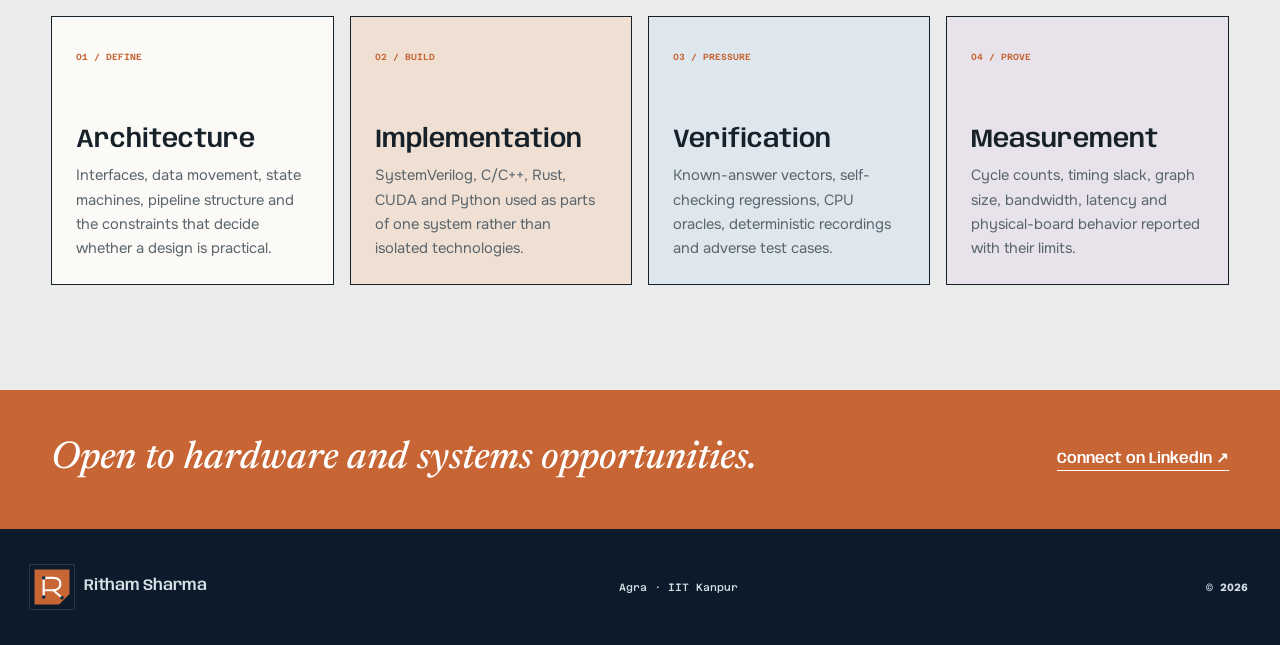
==== commit 866d4af8: "Add circuit mark and simplify hero" ====
--- a/about.html
+++ b/about.html
@@ -18,7 +18,7 @@
 <body data-page="about">
 <div class="page-wipe" aria-hidden="true"></div><div class="progress" aria-hidden="true"></div><a class="skip" href="#main">Skip to content</a>
 <header class="header">
-  <a class="logo" href="index.html"><b>RS</b><span>Ritham Sharma<small>Hardware / systems</small></span></a>
+  <a class="logo" href="index.html"><img class="brand-mark" src="assets/brand-mark.svg" alt=""><span>Ritham Sharma</span></a>
   <nav id="site-nav"><a href="index.html">Home</a><a href="work.html">Work <sup>07</sup></a><a class="current" href="about.html">About</a><a href="https://github.com/RithamSharma" target="_blank" rel="noreferrer">GitHub ↗</a></nav>
   <button class="menu" type="button" aria-expanded="false" aria-controls="site-nav">Menu</button>
 </header>
@@ -54,7 +54,7 @@
   </section>
   <section class="contact-band"><p>Open to hardware and systems opportunities.</p><a href="https://www.linkedin.com/in/ritham-sharma123/" target="_blank" rel="noreferrer">Connect on LinkedIn <span>↗</span></a></section>
 </main>
-<footer><a class="logo" href="index.html"><b>RS</b><span>Ritham Sharma<small>Hardware / systems</small></span></a><span>Agra · IIT Kanpur</span><span>© <b class="year">2026</b></span></footer>
+<footer><a class="logo" href="index.html"><img class="brand-mark" src="assets/brand-mark.svg" alt=""><span>Ritham Sharma</span></a><span>Agra · IIT Kanpur</span><span>© <b class="year">2026</b></span></footer>
 <script src="app.js"></script>
 </body>
 </html>
--- a/styles.css
+++ b/styles.css
@@ -1,11 +1,11 @@
 :root {
-  --bg: #f5f4ef;
-  --surface: #fff;
-  --surface-2: #ecebe5;
-  --ink: #121a22;
-  --navy: #10263b;
-  --muted: #66717b;
-  --line: #d7d8d3;
+  --bg: #f0ede5;
+  --surface: #fbfaf6;
+  --surface-2: #e3e7e3;
+  --ink: #17212a;
+  --navy: #112b3e;
+  --muted: #59646c;
+  --line: #c9cbc5;
   --line-dark: #334657;
   --accent: #c76535;
   --accent-soft: #ead2c4;
@@ -48,33 +48,32 @@
 
 /* Header */
 .header { position: sticky; z-index: 80; top: 0; height: 72px; display: grid; grid-template-columns: 1fr auto 1fr; align-items: center; padding: 0 32px; background: rgba(245, 244, 239, .96); border-bottom: 1px solid var(--line); backdrop-filter: blur(14px); }
-.logo { display: flex; align-items: center; gap: 12px; width: max-content; font: 600 .94rem/1 var(--display); letter-spacing: -.015em; }
-.logo b { display: grid; place-items: center; width: 38px; height: 38px; color: #fff; background: var(--navy); border-radius: 2px; font: 700 .72rem var(--mono); letter-spacing: .04em; }
-.logo span { display: grid; gap: 4px; }
-.logo small { color: var(--muted); font: 500 .56rem var(--mono); letter-spacing: .08em; text-transform: uppercase; }
-.header nav { display: flex; align-items: center; gap: 30px; justify-self: center; color: #3f4b55; font: 600 .72rem var(--mono); letter-spacing: .06em; text-transform: uppercase; }
+.logo { display: flex; align-items: center; gap: 12px; width: max-content; font: 600 .98rem/1 var(--display); letter-spacing: -.015em; }
+.brand-mark { width: 40px; height: 40px; flex: 0 0 40px; transition: transform .22s var(--ease); }
+.logo:hover .brand-mark { transform: rotate(-3deg) translateY(-1px); }
+.logo span { display: block; }
+.header nav { display: flex; align-items: center; gap: 30px; justify-self: center; color: #3f4b55; font: 600 .82rem var(--body); letter-spacing: 0; }
 .header nav a { position: relative; padding: 8px 0; }
 .header nav a::after { content: ""; position: absolute; left: 0; right: 100%; bottom: 2px; height: 1px; background: var(--accent); transition: right .25s var(--ease); }
 .header nav a:hover::after, .header nav a.current::after { right: 0; }
 .header nav sup { color: var(--accent); font-size: .58rem; }
-.menu { display: none; justify-self: end; padding: 8px 12px; background: transparent; border: 1px solid var(--line); border-radius: 3px; font: 600 .7rem var(--mono); text-transform: uppercase; }
+.menu { display: none; justify-self: end; padding: 8px 12px; background: transparent; border: 1px solid var(--line); border-radius: 0; font: 600 .76rem var(--body); }
 .dark-head { color: #fff; background: rgba(16, 38, 59, .97); border-color: rgba(255,255,255,.12); }
 .dark-head nav { color: #d7dfe5; }
-.dark-head .logo b { color: var(--navy); background: #fff; }
-.dark-head .logo small { color: #abb8c2; }
+.dark-head .brand-mark { outline: 1px solid rgba(255,255,255,.16); outline-offset: 2px; }
 
 /* Shared controls */
-.section-name, .kicker { margin: 0; color: var(--accent); font: 600 .68rem var(--mono); letter-spacing: .08em; text-transform: uppercase; }
-.action { display: inline-flex; align-items: center; justify-content: space-between; gap: 24px; min-height: 48px; padding: 0 18px; border: 1px solid currentColor; border-radius: 3px; font: 700 .68rem var(--mono); letter-spacing: .05em; text-transform: uppercase; transition: transform .2s var(--ease), box-shadow .2s var(--ease), background .2s; }
+.section-name, .kicker { margin: 0; color: var(--accent); font: 600 .76rem var(--body); letter-spacing: .01em; }
+.action { display: inline-flex; align-items: center; justify-content: space-between; gap: 24px; min-height: 48px; padding: 0 18px; border: 1px solid currentColor; border-radius: 0; font: 600 .78rem var(--body); letter-spacing: 0; transition: transform .2s var(--ease), box-shadow .2s var(--ease), background .2s; }
 .action:hover { transform: translateY(-2px); box-shadow: var(--shadow-sm); }
 .action.light { color: var(--navy); background: #fff; border-color: #fff; }
 .action.dark { color: #fff; background: var(--navy); border-color: var(--navy); }
-.text-action { padding-bottom: 3px; border-bottom: 1px solid currentColor; font: 600 .68rem var(--mono); letter-spacing: .05em; text-transform: uppercase; }
+.text-action { padding-bottom: 3px; border-bottom: 1px solid currentColor; font: 600 .76rem var(--body); letter-spacing: 0; }
 
 /* Home hero */
-.home-hero { width: 100%; min-height: calc(100svh - 72px); display: grid; grid-template-columns: minmax(0, 1.08fr) minmax(420px, .92fr); grid-template-rows: 1fr auto; background: var(--navy); color: #fff; }
+.home-hero { width: 100%; min-height: calc(100svh - 72px); display: grid; grid-template-columns: minmax(0, 1.08fr) minmax(420px, .92fr); background: var(--navy); color: #fff; }
 .hero-copy { display: flex; min-height: 650px; flex-direction: column; justify-content: space-between; padding: clamp(48px, 7vh, 80px) var(--page-gutter) 48px; }
-.eyebrow { display: flex; align-items: center; gap: 10px; color: #bdc9d1; font: 600 .67rem var(--mono); letter-spacing: .08em; text-transform: uppercase; }
+.eyebrow { display: flex; align-items: center; gap: 10px; color: #bdc9d1; font: 500 .76rem var(--body); letter-spacing: .01em; }
 .status-dot { width: 7px; height: 7px; border-radius: 50%; background: var(--accent); }
 .hero-copy h1, .page-hero h1, .case-hero h1, .about-hero h1 { margin: 48px 0; font: 700 clamp(3.25rem, 5.45vw, 5.8rem)/.94 var(--display); letter-spacing: -.035em; }
 .hero-bottom { display: grid; grid-template-columns: minmax(260px, 570px) auto; align-items: end; gap: 40px; }
@@ -84,16 +83,10 @@
 .portrait img { position: absolute; inset: 0; width: 100%; height: 100%; object-fit: cover; object-position: center 18%; filter: saturate(.94) contrast(1.01); transition: transform .6s var(--ease); }
 .portrait:hover img { transform: scale(1.018); }
 .portrait-grid, .scope-line { display: none; }
-.portrait figcaption { position: absolute; left: 20px; right: 20px; bottom: 20px; display: flex; justify-content: space-between; gap: 16px; padding: 12px 14px; color: var(--navy); background: rgba(255,255,255,.94); border: 1px solid rgba(16,38,59,.15); border-radius: 3px; box-shadow: var(--shadow-sm); font: 600 .62rem var(--mono); text-transform: uppercase; }
+.portrait figcaption { position: absolute; left: 0; right: 0; bottom: 0; display: flex; justify-content: space-between; gap: 16px; padding: 15px 20px; color: #fff; background: rgba(11,27,43,.9); border-top: 1px solid rgba(255,255,255,.22); font: 500 .73rem var(--body); }
 .portrait figcaption i { margin-right: 8px; color: var(--accent); font-style: normal; }
-.hero-stats { grid-column: 1/-1; display: grid; grid-template-columns: repeat(4, 1fr); margin: 0; color: var(--ink); background: var(--surface); border: 1px solid var(--line); border-width: 1px 0; }
-.hero-stats div { padding: 18px clamp(20px, 3vw, 44px); border-right: 1px solid var(--line); }
-.hero-stats div:last-child { border: 0; }
-.hero-stats dt { font: 600 1.35rem var(--display); }
-.hero-stats dd { margin: 2px 0 0; color: var(--muted); font: 500 .59rem var(--mono); letter-spacing: .04em; text-transform: uppercase; }
-
 /* Home content */
-.manifesto { display: grid; grid-template-columns: .38fr 1.62fr; gap: 7vw; padding-block: 120px 88px; }
+.manifesto { display: grid; grid-template-columns: .38fr 1.62fr; gap: 7vw; padding-block: 120px 88px; border-top: 1px solid var(--ink); }
 .manifesto h2, .practice h2, .home-profile h2, .bio .big-copy { max-width: 920px; margin: 0; font: italic 500 clamp(3rem, 4.75vw, 5.15rem)/.98 var(--editorial); letter-spacing: -.025em; }
 .manifesto > div > p { max-width: 700px; margin: 26px 0 0; color: var(--muted); font-size: 1.08rem; }
 
@@ -102,60 +95,62 @@
 .console-head { display: grid; grid-template-columns: 1fr .75fr; align-items: end; gap: 8vw; margin-bottom: 30px; }
 .console-head h2 { margin: 10px 0 0; font: 600 clamp(2.2rem, 3.6vw, 3.65rem)/1 var(--display); letter-spacing: -.025em; }
 .console-head > p { margin: 0; color: var(--muted); }
-.console-shell { display: grid; grid-template-columns: 210px 1fr; min-height: 470px; color: #edf2f5; background: var(--navy); border: 1px solid var(--navy); border-radius: 5px; box-shadow: var(--shadow-lg); overflow: hidden; }
-.console-tabs { display: flex; flex-direction: column; border-right: 1px solid var(--line-dark); }
-.console-tabs button { display: grid; grid-template-columns: 28px 1fr; gap: 8px; align-items: center; min-height: 68px; padding: 0 18px; color: #93a4b1; background: transparent; border: 0; border-bottom: 1px solid var(--line-dark); text-align: left; cursor: pointer; font: 600 .68rem var(--mono); text-transform: uppercase; transition: color .18s, background .18s; }
+.console-shell { display: grid; grid-template-columns: 1fr; min-height: 470px; color: #edf2f5; background: var(--navy); border: 1px solid var(--navy); border-top: 5px solid var(--accent); border-radius: 0; box-shadow: 12px 14px 0 rgba(17,43,62,.13); overflow: hidden; }
+.console-tabs { display: grid; grid-template-columns: repeat(4, 1fr); border-bottom: 1px solid var(--line-dark); }
+.console-tabs button { display: grid; grid-template-columns: 28px 1fr; gap: 8px; align-items: center; min-height: 62px; padding: 0 18px; color: #a9b6bf; background: transparent; border: 0; border-right: 1px solid var(--line-dark); text-align: left; cursor: pointer; font: 600 .78rem var(--body); transition: color .18s, background .18s; }
+.console-tabs button:last-child { border-right: 0; }
 .console-tabs button span { opacity: .55; font-size: .56rem; }
 .console-tabs button:hover, .console-tabs button.active { color: #fff; background: #1c3850; }
 .console-view { display: grid; grid-template-rows: auto 1fr auto auto; min-width: 0; }
-.console-toolbar { display: flex; justify-content: space-between; padding: 12px 16px; color: #9aabb6; border-bottom: 1px solid var(--line-dark); font: 600 .57rem var(--mono); text-transform: uppercase; letter-spacing: .06em; }
+.console-toolbar { display: flex; justify-content: space-between; padding: 12px 16px; color: #a6b3bc; border-bottom: 1px solid var(--line-dark); font: 500 .62rem var(--mono); letter-spacing: .02em; }
 .console-toolbar span:first-child { display: flex; align-items: center; gap: 8px; }
 .console-toolbar i { width: 6px; height: 6px; border-radius: 50%; background: var(--accent); }
 #signal-canvas { display: block; width: 100%; height: 220px; }
 .signal-flow { display: flex; align-items: center; justify-content: center; gap: 12px; padding: 18px; border-block: 1px solid var(--line-dark); overflow: auto; }
-.signal-flow span { padding: 7px 10px; color: #d8e0e5; border: 1px solid #526778; border-radius: 2px; font: 600 .58rem var(--mono); text-transform: uppercase; white-space: nowrap; transition: background .2s, color .2s, transform .2s; }
+.signal-flow span { padding: 7px 10px; color: #d8e0e5; border-bottom: 1px solid #718594; font: 500 .62rem var(--mono); white-space: nowrap; transition: background .2s, color .2s, transform .2s; }
 .signal-flow span.pulse { color: var(--navy); background: #dbe3df; transform: translateY(-2px); }
 .signal-flow b { color: var(--accent); font-weight: 400; }
 .console-readout { display: grid; grid-template-columns: 1fr 1fr auto; align-items: center; gap: 20px; padding: 18px; }
-.console-readout small { display: block; color: #8fa0ac; font: 600 .54rem var(--mono); text-transform: uppercase; }
+.console-readout small { display: block; color: #9aabb6; font: 500 .67rem var(--body); }
 .console-readout strong { font: 600 1.15rem var(--display); }
-.console-readout a { padding: 10px 13px; color: var(--navy); background: #fff; border-radius: 2px; font: 600 .58rem var(--mono); text-transform: uppercase; transition: transform .2s var(--ease), background .2s; }
+.console-readout a { padding: 10px 13px; color: var(--navy); background: #fff; font: 600 .7rem var(--body); transition: transform .2s var(--ease), background .2s; }
 .console-readout a:hover { background: #e8ecea; transform: translateX(3px); }
 .console-readout.swap > * { animation: readout .28s both var(--ease); }
 @keyframes readout { from { opacity: 0; transform: translateY(6px); } }
 
 /* Project ledger */
-.project-ledger { width: calc(100% - (var(--page-gutter) * 2)); margin: 0 auto 120px; display: grid; gap: 26px; }
-.ledger-project { --project: var(--blue); position: relative; display: grid; grid-template-columns: 62px minmax(280px, .78fr) minmax(420px, 1.22fr); gap: 36px; min-height: 620px; padding: 42px; background: var(--surface); border: 1px solid var(--line); border-top: 3px solid var(--project); border-radius: 5px; box-shadow: var(--shadow-sm); overflow: visible; transition: transform .28s var(--ease), box-shadow .28s var(--ease); }
-.ledger-project:hover { transform: translateY(-3px); box-shadow: var(--shadow-md); }
-.ledger-blue { --project: #426b8f; }
-.ledger-orange { --project: #ad6949; }
-.ledger-mint { --project: #6f9185; }
-.ledger-violet { --project: #74738f; }
+.project-ledger { width: calc(100% - (var(--page-gutter) * 2)); margin: 0 auto 120px; display: grid; gap: 0; border: 1px solid var(--ink); }
+.ledger-project { --project: var(--blue); position: relative; display: grid; grid-template-columns: 62px minmax(280px, .78fr) minmax(420px, 1.22fr); gap: 36px; min-height: 620px; padding: 48px; background: var(--surface); border: 0; border-left: 8px solid var(--project); border-bottom: 1px solid rgba(23,33,42,.22); overflow: visible; transition: background .28s var(--ease); }
+.ledger-project:last-child { border-bottom: 0; }
+.ledger-project:hover { background: #fffefa; }
+.ledger-blue { --project: #426b8f; background: #e7eef2; }
+.ledger-orange { --project: #ad6949; background: #f2e5da; }
+.ledger-mint { --project: #6f9185; background: #e2ebe7; }
+.ledger-violet { --project: #74738f; background: #e9e6ec; }
 .project-number { color: var(--project); font: 600 1.35rem var(--display); }
 .project-number span { display: block; color: var(--muted); font: 500 .55rem var(--mono); }
 .project-copy { align-self: center; }
 .project-copy h3 { margin: 8px 0 0; font: 700 clamp(2.45rem, 3.75vw, 4rem)/.94 var(--display); letter-spacing: -.035em; }
 .project-copy > p:not(.kicker) { max-width: 540px; margin: 22px 0; color: var(--muted); font-size: 1.03rem; }
 .project-copy ul { display: grid; grid-template-columns: repeat(3, 1fr); margin: 26px 0 0; padding: 0; list-style: none; border-block: 1px solid var(--line); }
-.project-copy li { padding: 10px 8px 10px 0; color: #44515b; border-right: 1px solid var(--line); font: 600 .58rem var(--mono); text-transform: uppercase; }
+.project-copy li { padding: 10px 8px 10px 0; color: #44515b; border-right: 1px solid var(--line); font: 600 .67rem var(--body); }
 .project-copy li + li { padding-left: 8px; }
 .project-copy li:last-child { border: 0; }
-.project-copy > a { display: inline-flex; gap: 26px; align-items: center; margin-top: 30px; padding-bottom: 3px; border-bottom: 1px solid var(--ink); font: 600 .65rem var(--mono); text-transform: uppercase; }
+.project-copy > a { display: inline-flex; gap: 26px; align-items: center; margin-top: 30px; padding-bottom: 3px; border-bottom: 1px solid var(--ink); font: 600 .76rem var(--body); }
 .project-copy > a span { transition: transform .2s var(--ease); }
 .project-copy > a:hover span { transform: translateX(5px); }
-.artifact-window { position: sticky; top: 94px; align-self: center; justify-self: end; width: min(760px, 100%); height: 520px; padding-top: 32px; background: #e6e9e9; border: 1px solid #bfc6c7; border-radius: 4px; box-shadow: var(--shadow-md); overflow: hidden; transition: transform .35s var(--ease), box-shadow .35s var(--ease); }
-.artifact-window:hover { transform: translateY(-3px); box-shadow: var(--shadow-lg); }
+.artifact-window { position: sticky; top: 94px; align-self: center; justify-self: end; width: min(760px, 100%); height: 520px; padding-top: 32px; background: #e6e9e9; border: 1px solid #9da8aa; border-radius: 0; box-shadow: 9px 9px 0 rgba(23,33,42,.16); overflow: hidden; transition: transform .35s var(--ease); }
+.artifact-window:hover { transform: translate(-2px,-2px); }
 .artifact-window.wide { height: auto; }
 .artifact-window img { width: 100%; height: 100%; object-fit: contain; padding: 18px; transition: transform .45s var(--ease); }
 .artifact-window.wide img { height: auto; min-height: 330px; padding: 0; object-fit: cover; }
-.window-bar { position: absolute; inset: 0 0 auto; height: 32px; display: flex; align-items: center; justify-content: space-between; padding: 0 11px; color: #4d5b65; background: #fff; border-bottom: 1px solid #cfd5d6; font: 600 .54rem var(--mono); text-transform: uppercase; }
+.window-bar { position: absolute; inset: 0 0 auto; height: 32px; display: flex; align-items: center; justify-content: space-between; padding: 0 11px; color: #4d5b65; background: #fff; border-bottom: 1px solid #cfd5d6; font: 500 .6rem var(--mono); }
 .window-bar i, .window-bar i::before, .window-bar i::after { display: block; width: 6px; height: 6px; border-radius: 50%; background: #aeb6b9; }
 .window-bar i { position: relative; margin-right: 19px; }
 .window-bar i::before, .window-bar i::after { content: ""; position: absolute; }
 .window-bar i::before { left: 10px; }
 .window-bar i::after { left: 20px; }
-.artifact-window em { position: absolute; right: 10px; bottom: 10px; padding: 6px 9px; color: #fff; background: rgba(16,38,59,.9); border-radius: 2px; font: normal 600 .54rem var(--mono); text-transform: uppercase; }
+.artifact-window em { position: absolute; left: 12px; bottom: 12px; display: flex; align-items: center; gap: 7px; padding: 7px 10px; color: var(--ink); background: rgba(251,250,246,.94); border-left: 3px solid var(--project); font: normal 600 .69rem var(--body); }
 .kinetic-strip { overflow: hidden; padding: 12px 0; color: #52606a; background: var(--surface-2); border-block: 1px solid var(--line); font: 600 .64rem var(--mono); letter-spacing: .08em; white-space: nowrap; }
 .kinetic-strip > div { display: flex; width: max-content; gap: 28px; animation: marquee 28s linear infinite; }
 .kinetic-strip i { color: var(--accent); font-size: .65em; }
@@ -182,36 +177,40 @@
 .contact-band p { margin: 0; font: italic 500 clamp(2rem, 3vw, 3.15rem)/1 var(--editorial); }
 .contact-band a { padding-bottom: 3px; border-bottom: 1px solid currentColor; font: 600 .95rem var(--display); }
 footer { display: grid; grid-template-columns: 1fr 1fr auto; align-items: center; gap: 28px; min-height: 116px; padding: 24px 32px; color: #d5dfe5; background: #0b1b2b; font: 500 .66rem var(--mono); }
-footer .logo b { color: var(--navy); background: #fff; }
-footer .logo small { color: #8798a5; }
+footer .brand-mark { outline: 1px solid rgba(255,255,255,.12); outline-offset: 2px; }
 
 /* Work index */
 .page-hero { min-height: 520px; padding: 80px var(--page-gutter); color: #fff; background: var(--navy); }
-.page-hero > p { margin: 0; color: #c99173; font: 600 .65rem var(--mono); letter-spacing: .1em; text-transform: uppercase; }
+.page-hero > p { margin: 0; color: #d39a7d; font: 600 .74rem var(--body); letter-spacing: .01em; }
 .page-hero h1 { max-width: 1050px; margin: 42px 0; font-size: clamp(3.2rem, 5.4vw, 5.65rem); }
 .page-hero > div { display: flex; gap: 8px; flex-wrap: wrap; }
-.page-hero > div span { padding: 7px 10px; color: #dce4e9; border: 1px solid var(--line-dark); border-radius: 2px; font: 600 .58rem var(--mono); text-transform: uppercase; }
+.page-hero > div span { padding: 5px 0; margin-right: 18px; color: #dce4e9; border-bottom: 1px solid #607485; font: 500 .68rem var(--body); }
 .work-index { padding-block: 80px; }
-.work-row { display: grid; grid-template-columns: 1.08fr .92fr; min-height: 560px; margin-bottom: 28px; background: var(--surface); border: 1px solid var(--line); border-radius: 5px; box-shadow: var(--shadow-sm); overflow: hidden; transition: transform .28s var(--ease), box-shadow .28s var(--ease); }
+.work-row { display: grid; grid-template-columns: 1.08fr .92fr; min-height: 560px; margin-bottom: 0; background: var(--surface); border: 1px solid var(--ink); border-bottom: 0; overflow: hidden; transition: background .28s var(--ease); }
+.work-row:last-child { border-bottom: 1px solid var(--ink); }
+.work-row:nth-child(1) { background: #e7eef2; }
+.work-row:nth-child(2) { background: #f2e5da; }
+.work-row:nth-child(3) { background: #e2ebe7; }
+.work-row:nth-child(4) { background: #e9e6ec; }
 .work-row.reverse { grid-template-columns: .92fr 1.08fr; }
 .work-row.reverse figure { order: 2; }
-.work-row:hover { transform: translateY(-3px); box-shadow: var(--shadow-md); }
+.work-row:hover { background: #fffefa; }
 .work-row figure { position: relative; min-height: 500px; margin: 0; background: #e7eaeb; border-right: 1px solid var(--line); overflow: hidden; }
 .work-row.reverse figure { border: 0; border-left: 1px solid var(--line); }
-.work-row figure::after { content: "Project artifact"; position: absolute; left: 14px; top: 14px; padding: 6px 8px; color: #fff; background: rgba(16,38,59,.88); border-radius: 2px; font: 600 .53rem var(--mono); text-transform: uppercase; }
+.work-row figure::after { content: "Project artifact"; position: absolute; left: 0; top: 0; padding: 7px 10px; color: #fff; background: rgba(16,38,59,.92); font: 500 .66rem var(--body); }
 .work-row figure img { width: 100%; height: 100%; object-fit: contain; padding: 5%; transition: transform .5s var(--ease); }
 .work-row:hover figure img { transform: scale(1.015); }
 .work-row > div { display: flex; flex-direction: column; justify-content: center; padding: clamp(36px, 5vw, 70px); }
-.work-row > div > p:first-child { color: var(--accent); font: 600 .61rem var(--mono); text-transform: uppercase; }
+.work-row > div > p:first-child { color: var(--accent); font: 600 .72rem var(--body); }
 .work-row h2 { margin: 5px 0 0; font: 700 clamp(2.45rem, 4vw, 4.1rem)/.95 var(--display); letter-spacing: -.03em; }
 .work-row > div > p { color: var(--muted); font-size: 1.02rem; }
-.work-row > div > span { width: max-content; margin-top: 24px; padding-bottom: 3px; border-bottom: 1px solid var(--accent); font: 600 .62rem var(--mono); text-transform: uppercase; }
+.work-row > div > span { width: max-content; margin-top: 24px; padding-bottom: 3px; border-bottom: 1px solid var(--accent); font: 600 .72rem var(--body); }
 .work-specs { display: grid; grid-template-columns: repeat(3, 1fr); margin: 22px 0 0; border-block: 1px solid var(--line); }
 .work-specs div { padding: 10px 8px 10px 0; border-right: 1px solid var(--line); }
 .work-specs div + div { padding-left: 10px; }
 .work-specs div:last-child { border: 0; }
 .work-specs dt { font: 600 1.2rem var(--display); }
-.work-specs dd { margin: 0; color: var(--muted); font: 500 .53rem var(--mono); text-transform: uppercase; }
+.work-specs dd { margin: 0; color: var(--muted); font: 500 .64rem var(--body); }
 .other-work { padding-bottom: 110px; }
 .other-work > .section-name { margin-bottom: 20px; }
 .other-work > a { display: grid; grid-template-columns: 1fr 1fr; gap: 30px; padding: 22px 0; border-bottom: 1px solid var(--line); }
@@ -220,17 +219,17 @@
 /* About */
 .about-hero { display: grid; grid-template-columns: .8fr 1.2fr; min-height: 680px; background: var(--surface); }
 .about-hero figure { position: relative; min-height: 680px; margin: 0; background: #ece2db; overflow: hidden; }
-.about-hero figure::after { content: "Ritham Sharma / 2026"; position: absolute; left: 18px; bottom: 18px; padding: 7px 9px; color: #fff; background: rgba(16,38,59,.9); border-radius: 2px; font: 600 .55rem var(--mono); text-transform: uppercase; }
+.about-hero figure::after { content: "Ritham Sharma / 2026"; position: absolute; left: 0; bottom: 0; padding: 10px 14px; color: #fff; background: rgba(16,38,59,.9); font: 500 .68rem var(--body); }
 .about-hero figure img { width: 100%; height: 100%; object-fit: cover; object-position: center 18%; }
 .about-hero > div { display: flex; flex-direction: column; justify-content: center; padding: clamp(48px, 7vw, 100px); }
-.about-hero > div > p:first-child { color: var(--accent); font: 600 .64rem var(--mono); text-transform: uppercase; }
+.about-hero > div > p:first-child { color: var(--accent); font: 600 .74rem var(--body); }
 .about-hero > div > p:last-child { max-width: 660px; color: var(--muted); font-size: 1.16rem; }
 .about-hero h1 { margin: 32px 0; font-size: clamp(3rem, 4.9vw, 5.15rem); }
 .about-facts { display: grid; grid-template-columns: repeat(4, 1fr); margin: 0; background: var(--navy); color: #fff; }
 .about-facts div { padding: 18px 3vw; border-right: 1px solid var(--line-dark); }
 .about-facts div:last-child { border: 0; }
 .about-facts dt { font: 600 1.25rem var(--display); }
-.about-facts dd { margin: 2px 0 0; color: #9dafbb; font: 500 .55rem var(--mono); text-transform: uppercase; }
+.about-facts dd { margin: 2px 0 0; color: #aebbc3; font: 500 .67rem var(--body); }
 .bio { display: grid; grid-template-columns: .34fr 1.66fr; gap: 7vw; padding-block: 110px; }
 .bio .big-copy { font-size: clamp(2.5rem, 4.4vw, 4.5rem); }
 .bio-columns { display: grid; grid-template-columns: 1fr 1fr; gap: 42px; margin-top: 44px; color: var(--muted); font-size: 1.03rem; }
@@ -241,18 +240,23 @@
 .timeline article:last-child { border-bottom: 1px solid var(--line-dark); }
 .timeline time { color: #c99173; font: 600 .64rem var(--mono); }
 .timeline h2 { margin: 0; font: 600 2.05rem/1.08 var(--display); }
-.timeline h3 { margin: 2px 0 10px; color: #aebdc7; font: 600 .6rem var(--mono); text-transform: uppercase; }
+.timeline h3 { margin: 3px 0 10px; color: #aebdc7; font: 500 .72rem var(--body); }
 .timeline p { max-width: 760px; margin: 0; color: #b7c4cc; }
 .capabilities { padding-block: 100px; }
 .capabilities > div { display: grid; grid-template-columns: repeat(3, 1fr); gap: 18px; margin-top: 34px; }
-.capabilities article { min-height: 240px; padding: 28px; background: var(--surface); border: 1px solid var(--line); border-radius: 4px; box-shadow: var(--shadow-sm); transition: transform .24s var(--ease), box-shadow .24s var(--ease); }
-.capabilities article:hover { transform: translateY(-3px); box-shadow: var(--shadow-md); }
+.capabilities article { min-height: 240px; padding: 28px; background: var(--surface); border: 1px solid var(--ink); border-top: 6px solid var(--accent); transition: background .24s var(--ease); }
+.capabilities article:nth-child(2) { background: #e2ebe7; border-top-color: #6f9185; }
+.capabilities article:nth-child(3) { background: #e9e6ec; border-top-color: #74738f; }
+.capabilities article:hover { background: #fffefa; }
 .capabilities h2 { margin-top: 42px; font: 600 1.8rem var(--display); }
 .capabilities p { color: var(--muted); }
 .about-lab { padding: 105px 0; background: #e9ecea; }
 .about-lab .deep-intro { grid-template-columns: .34fr 1fr .75fr; }
 .range-grid { display: grid; grid-template-columns: repeat(4, 1fr); gap: 16px; margin-top: 58px; }
-.range-grid article { min-height: 250px; padding: 24px; background: var(--surface); border: 1px solid var(--line); border-radius: 4px; box-shadow: var(--shadow-sm); }
+.range-grid article { min-height: 250px; padding: 24px; background: var(--surface); border: 1px solid var(--ink); }
+.range-grid article:nth-child(2) { background: #efe0d3; }
+.range-grid article:nth-child(3) { background: #dfe7ee; }
+.range-grid article:nth-child(4) { background: #e8e3ea; }
 .range-grid span { color: var(--accent); font: 600 .56rem var(--mono); }
 .range-grid h3 { margin: 58px 0 10px; font: 600 1.6rem var(--display); }
 .range-grid p { margin: 0; color: var(--muted); font-size: .92rem; }
@@ -264,42 +268,42 @@
 .case-mint { --project: #8eb3a6; }
 .case-violet { --project: #9b9ab5; }
 .case-hero::before { content: attr(data-index); position: absolute; right: 3vw; top: 50%; color: rgba(255,255,255,.035); font: 600 min(34vw, 470px)/.8 var(--display); transform: translateY(-50%); pointer-events: none; }
-.case-hero::after { content: "Project dossier / architecture + evidence"; position: absolute; right: var(--page-gutter); top: 28px; color: #8fa1ad; font: 600 .54rem var(--mono); letter-spacing: .08em; text-transform: uppercase; }
+.case-hero::after { content: "Project dossier / architecture + evidence"; position: absolute; right: var(--page-gutter); top: 28px; color: #9fadb6; font: 500 .65rem var(--body); letter-spacing: 0; }
 .case-hero > div, .case-hero dl { position: relative; z-index: 2; }
-.back { padding-bottom: 2px; color: #b9c6ce; border-bottom: 1px solid #657988; font: 600 .59rem var(--mono); text-transform: uppercase; }
-.case-hero > div > p { margin: 28px 0 8px; color: var(--project); font: 600 .62rem var(--mono); text-transform: uppercase; }
+.back { padding-bottom: 2px; color: #b9c6ce; border-bottom: 1px solid #657988; font: 500 .7rem var(--body); }
+.case-hero > div > p { margin: 28px 0 8px; color: var(--project); font: 600 .73rem var(--body); }
 .case-hero h1 { margin: 18px 0 26px; font-size: clamp(3.5rem, 6.35vw, 6.35rem); }
 .case-summary { display: grid; grid-template-columns: 100px minmax(260px, 620px); gap: 8px 22px; max-width: 760px; padding-top: 16px; border-top: 1px solid var(--line-dark); }
-.case-summary span, .case-summary small { color: #90a1ad; font: 600 .54rem var(--mono); text-transform: uppercase; }
+.case-summary span, .case-summary small { color: #9eacb5; font: 500 .66rem var(--body); }
 .case-summary p { grid-row: span 2; margin: 0; color: #c7d2d9; font-size: 1.04rem; line-height: 1.5; }
-.case-hero dl { margin: 0; padding: 18px 22px; background: rgba(255,255,255,.045); border: 1px solid var(--line-dark); border-radius: 4px; box-shadow: var(--shadow-md); }
+.case-hero dl { margin: 0; padding: 18px 22px; background: #17354b; border: 1px solid #587084; box-shadow: 9px 9px 0 rgba(0,0,0,.16); }
 .case-hero dl > div { display: grid; grid-template-columns: 1fr 1fr; align-items: end; gap: 14px; padding: 17px 0; border-bottom: 1px solid var(--line-dark); }
 .case-hero dl > div:last-child { border: 0; }
 .case-hero dt { font: 600 clamp(2rem, 3vw, 3rem)/1 var(--display); }
-.case-hero dd { margin: 0; color: #a8b6c0; font: 500 .56rem var(--mono); text-transform: uppercase; }
+.case-hero dd { margin: 0; color: #b6c1c8; font: 500 .66rem var(--body); }
 .artifact-stage { position: relative; min-height: auto; display: grid; grid-template-columns: minmax(280px, .62fr) minmax(500px, 1.38fr); align-items: center; gap: 6vw; padding: 100px var(--page-gutter); background: #e8ebe9; overflow: hidden; }
 .chart-stage { background: #eee8e2; }
 .report-stage { background: #e7ebe8; }
 .artifact-context { position: relative; z-index: 2; max-width: 460px; }
-.artifact-context > span { color: var(--accent); font: 600 .57rem var(--mono); letter-spacing: .08em; text-transform: uppercase; }
+.artifact-context > span { color: var(--accent); font: 600 .7rem var(--body); letter-spacing: 0; }
 .artifact-context h2 { margin: 18px 0; font: 600 clamp(2.5rem, 3.8vw, 4rem)/.97 var(--display); letter-spacing: -.03em; }
 .artifact-context > p { color: var(--muted); }
 .artifact-context ul { display: flex; flex-wrap: wrap; gap: 7px; margin: 24px 0 32px; padding: 0; list-style: none; }
-.artifact-context li { padding: 6px 9px; color: #51606a; background: rgba(255,255,255,.65); border: 1px solid #cbd1cf; border-radius: 2px; font: 600 .53rem var(--mono); text-transform: uppercase; }
-.artifact-open { padding: 11px 14px; color: #fff; background: var(--navy); border: 1px solid var(--navy); border-radius: 3px; cursor: pointer; font: 600 .59rem var(--mono); text-transform: uppercase; transition: transform .2s, box-shadow .2s; }
+.artifact-context li { padding: 6px 9px; color: #45535c; background: rgba(255,255,255,.55); border-bottom: 1px solid #aeb7b6; font: 500 .66rem var(--body); }
+.artifact-open { padding: 11px 14px; color: #fff; background: var(--navy); border: 1px solid var(--navy); border-radius: 0; cursor: pointer; font: 600 .7rem var(--body); transition: transform .2s, box-shadow .2s; }
 .artifact-open:hover { transform: translateY(-2px); box-shadow: var(--shadow-sm); }
-.artifact-stage figure { position: relative; z-index: 2; justify-self: end; width: min(1000px, 100%); height: 650px; margin: 0; padding-top: 32px; background: #fff; border: 1px solid #c5ccca; border-radius: 4px; box-shadow: var(--shadow-lg); overflow: hidden; cursor: zoom-in; transition: transform .3s var(--ease), box-shadow .3s var(--ease); }
+.artifact-stage figure { position: relative; z-index: 2; justify-self: end; width: min(1000px, 100%); height: 650px; margin: 0; padding-top: 32px; background: #fff; border: 1px solid #8f9a99; box-shadow: 12px 12px 0 rgba(23,33,42,.16); overflow: hidden; cursor: zoom-in; transition: transform .3s var(--ease); }
 .artifact-stage figure:hover { transform: translateY(-3px); box-shadow: 0 36px 90px rgba(18,26,34,.18); }
-.artifact-stage figure::before { content: "Project evidence"; position: absolute; inset: 0 0 auto; height: 32px; display: flex; align-items: center; padding: 0 11px; color: #56636b; border-bottom: 1px solid #d6dcda; font: 600 .53rem var(--mono); text-transform: uppercase; }
+.artifact-stage figure::before { content: "Project evidence"; position: absolute; inset: 0 0 auto; height: 32px; display: flex; align-items: center; padding: 0 11px; color: #4c5a63; border-bottom: 1px solid #d6dcda; font: 500 .64rem var(--body); }
 .artifact-stage figure img { width: 100%; height: calc(100% - 38px); object-fit: contain; padding: 18px; }
-.artifact-stage figcaption { padding: 8px 12px; color: var(--muted); font: 500 .57rem var(--mono); }
+.artifact-stage figcaption { padding: 8px 12px; color: var(--muted); font: 500 .66rem var(--body); }
 .dashboard-stage figure, .chart-stage figure { height: auto; }
 .dashboard-stage figure img, .chart-stage figure img { height: auto; padding: 0; }
 .artifact-stage > p { display: none; }
 .case-body { display: grid; grid-template-columns: .3fr 1.7fr; gap: 8vw; padding-block: 110px; }
 .case-body aside { position: sticky; top: 100px; height: max-content; }
-.case-body aside::before { content: "Stack / scope"; display: block; margin-bottom: 12px; color: var(--accent); font: 600 .54rem var(--mono); text-transform: uppercase; }
-.case-body aside p { margin: 0; padding: 10px 0; color: #4b5963; border-top: 1px solid var(--line); font: 600 .59rem var(--mono); text-transform: uppercase; }
+.case-body aside::before { content: "Stack / scope"; display: block; margin-bottom: 12px; color: var(--accent); font: 600 .68rem var(--body); }
+.case-body aside p { margin: 0; padding: 10px 0; color: #4b5963; border-top: 1px solid var(--line); font: 500 .68rem var(--body); }
 .case-body article { max-width: 820px; }
 .case-body h2 { margin: 68px 0 18px; font: 600 clamp(2.25rem, 3.4vw, 3.45rem)/1 var(--display); letter-spacing: -.02em; }
 .case-body h2:first-child { margin-top: 0; }
@@ -308,9 +312,9 @@
 .case-body ul { padding-left: 22px; }
 .case-body li::marker { color: var(--accent); }
 .metrics { display: grid; grid-template-columns: repeat(3, 1fr); gap: 12px; margin: 42px 0; }
-.metrics > div { min-height: 115px; padding: 20px; background: var(--surface); border: 1px solid var(--line); border-top: 2px solid var(--accent); border-radius: 3px; box-shadow: var(--shadow-sm); }
+.metrics > div { min-height: 115px; padding: 20px; background: var(--surface); border: 1px solid var(--ink); border-left: 5px solid var(--accent); }
 .metrics strong { display: block; font: 600 2rem var(--display); }
-.metrics span { color: var(--muted); font: 500 .55rem var(--mono); text-transform: uppercase; }
+.metrics span { color: var(--muted); font: 500 .66rem var(--body); }
 
 /* Case-study detail modules */
 .deep-dive { padding: 110px 0; color: #fff; background: var(--navy); }
@@ -318,26 +322,28 @@
 .deep-intro h2 { max-width: 880px; margin: 0; font: italic 500 clamp(2.8rem, 4.35vw, 4.7rem)/1 var(--editorial); letter-spacing: -.025em; }
 .deep-intro > p:last-child { margin: 0; color: var(--muted); }
 .deep-dive .section-name { color: #c99173; }
-.architecture-chain { display: grid; grid-template-columns: repeat(5, 1fr); margin: 70px 0 56px; padding: 0; list-style: none; border: 1px solid var(--line-dark); border-radius: 4px; overflow: hidden; }
+.architecture-chain { display: grid; grid-template-columns: repeat(5, 1fr); margin: 70px 0 56px; padding: 0; list-style: none; border: 1px solid #647888; overflow: hidden; }
 .architecture-chain li { position: relative; min-height: 130px; padding: 20px; border-right: 1px solid var(--line-dark); background: #142d43; transition: background .2s; }
 .architecture-chain li:last-child { border: 0; }
 .architecture-chain li:hover { background: #1b3951; }
 .architecture-chain li:not(:last-child)::after { content: "→"; position: absolute; right: -8px; top: 50%; z-index: 2; color: #c99173; transform: translateY(-50%); }
-.architecture-chain span, .decision-grid span { color: #9dafba; font: 600 .53rem var(--mono); text-transform: uppercase; }
+.architecture-chain span, .decision-grid span { color: #a8b7c0; font: 500 .65rem var(--body); }
 .architecture-chain b { display: block; margin-top: 38px; font: 600 1.15rem var(--display); }
 .decision-grid { display: grid; grid-template-columns: repeat(3, 1fr); gap: 16px; }
-.decision-grid article { min-height: 290px; padding: 24px; color: var(--ink); background: #fff; border: 1px solid #d8dfe2; border-radius: 4px; box-shadow: var(--shadow-sm); transition: transform .22s var(--ease), box-shadow .22s var(--ease); }
-.decision-grid article:hover { transform: translateY(-3px); box-shadow: var(--shadow-md); }
+.decision-grid article { min-height: 290px; padding: 24px; color: var(--ink); background: #f7f4ec; border: 1px solid #9eaaa9; border-top: 6px solid var(--accent); transition: background .22s var(--ease); }
+.decision-grid article:nth-child(2) { background: #e2ebe7; border-top-color: #6f9185; }
+.decision-grid article:nth-child(3) { background: #e9e6ec; border-top-color: #74738f; }
+.decision-grid article:hover { background: #fffefa; }
 .decision-grid span { color: var(--accent); }
 .decision-grid h3 { margin: 50px 0 12px; font: 600 1.65rem/1.05 var(--display); }
 .decision-grid p { margin: 0; color: var(--muted); font-size: .93rem; }
-.proof-ledger { display: grid; grid-template-columns: .7fr 1.3fr; gap: 5vw; margin-top: 56px; padding: 30px; color: var(--ink); background: #e4e8e5; border-radius: 4px; }
-.proof-ledger small { color: var(--accent); font: 600 .54rem var(--mono); text-transform: uppercase; }
+.proof-ledger { display: grid; grid-template-columns: .7fr 1.3fr; gap: 5vw; margin-top: 56px; padding: 30px; color: var(--ink); background: #dfe8e4; border: 1px solid #879995; }
+.proof-ledger small { color: var(--accent); font: 600 .66rem var(--body); }
 .proof-ledger strong { display: block; margin-top: 8px; font: 600 1.85rem/1.05 var(--display); }
 .proof-ledger ul { display: grid; grid-template-columns: 1fr 1fr; margin: 0; padding: 0; list-style: none; border-top: 1px solid #bdc7c3; }
-.proof-ledger li { padding: 10px 8px 10px 0; color: #4e5b64; border-bottom: 1px solid #bdc7c3; font: 600 .59rem var(--mono); text-transform: uppercase; }
+.proof-ledger li { padding: 10px 8px 10px 0; color: #4e5b64; border-bottom: 1px solid #aebdb8; font: 500 .67rem var(--body); }
 .next-project { display: flex; align-items: center; justify-content: space-between; gap: 30px; padding: 58px var(--page-gutter); color: #fff; background: #0b1b2b; border-top: 1px solid #263d50; }
-.next-project span { color: #9dafba; font: 600 .58rem var(--mono); text-transform: uppercase; }
+.next-project span { color: #aab8c1; font: 500 .68rem var(--body); }
 .next-project strong { font: 700 clamp(2.35rem, 4vw, 4.25rem)/1 var(--display); transition: transform .22s; }
 .next-project:hover strong { transform: translateX(6px); }
 
@@ -345,7 +351,7 @@
 .lightbox { position: fixed; z-index: 180; inset: 0; display: grid; place-items: center; padding: 6vh 5vw; background: rgba(8, 19, 29, .95); }
 .lightbox[hidden] { display: none; }
 .lightbox img { max-width: 92vw; max-height: 86vh; object-fit: contain; background: #fff; box-shadow: var(--shadow-lg); }
-.lightbox button { position: absolute; right: 24px; top: 20px; padding: 9px 13px; color: #fff; background: transparent; border: 1px solid #71818c; border-radius: 3px; cursor: pointer; font: 600 .59rem var(--mono); text-transform: uppercase; }
+.lightbox button { position: absolute; right: 24px; top: 20px; padding: 9px 13px; color: #fff; background: transparent; border: 1px solid #71818c; cursor: pointer; font: 600 .7rem var(--body); }
 .lightbox.open { animation: lightbox-in .2s both; }
 @keyframes lightbox-in { from { opacity: 0; } }
 .js [data-split] { opacity: 0; }
@@ -365,7 +371,7 @@
   .hero-actions { flex-direction: row; align-items: center; }
   .manifesto, .practice-head, .home-profile, .bio, .experience-block > .wrap, .case-body { grid-template-columns: 1fr; }
   .console-head { grid-template-columns: 1fr; }
-  .console-shell { grid-template-columns: 175px 1fr; }
+  .console-shell { grid-template-columns: 1fr; }
   .ledger-project { grid-template-columns: 48px 1fr; min-height: auto; }
   .artifact-window { position: relative; top: auto; grid-column: 2; justify-self: stretch; width: 100%; height: 600px; }
   .practice-steps { grid-template-columns: 1fr 1fr; }
@@ -397,15 +403,12 @@
   .header nav { position: fixed; inset: 64px 0 auto; display: none; padding: 14px 16px; color: var(--ink); background: var(--surface); border-bottom: 1px solid var(--line); box-shadow: var(--shadow-md); }
   .header nav.open { display: grid; gap: 2px; }
   .menu { display: block; }
-  .home-hero { grid-template-columns: 1fr; grid-template-rows: auto auto auto; }
+  .home-hero { grid-template-columns: 1fr; grid-template-rows: auto auto; }
   .hero-copy { min-height: 590px; padding: 44px 20px; }
   body { font-size: 16px; }
   .hero-copy h1, .page-hero h1, .case-hero h1, .about-hero h1 { font-size: clamp(2.8rem, 12.5vw, 3.8rem); line-height: .96; }
   .hero-actions { flex-direction: column; }
   .portrait { min-height: 600px; }
-  .hero-stats { grid-template-columns: 1fr 1fr; }
-  .hero-stats div:nth-child(2) { border-right: 0; }
-  .hero-stats div:nth-child(-n+2) { border-bottom: 1px solid var(--line); }
   .manifesto { padding-block: 80px 60px; }
   .manifesto h2, .practice h2, .home-profile h2, .bio .big-copy { font-size: clamp(2.65rem, 12vw, 3.2rem); }
   .systems-console { width: 100%; padding-bottom: 80px; }
